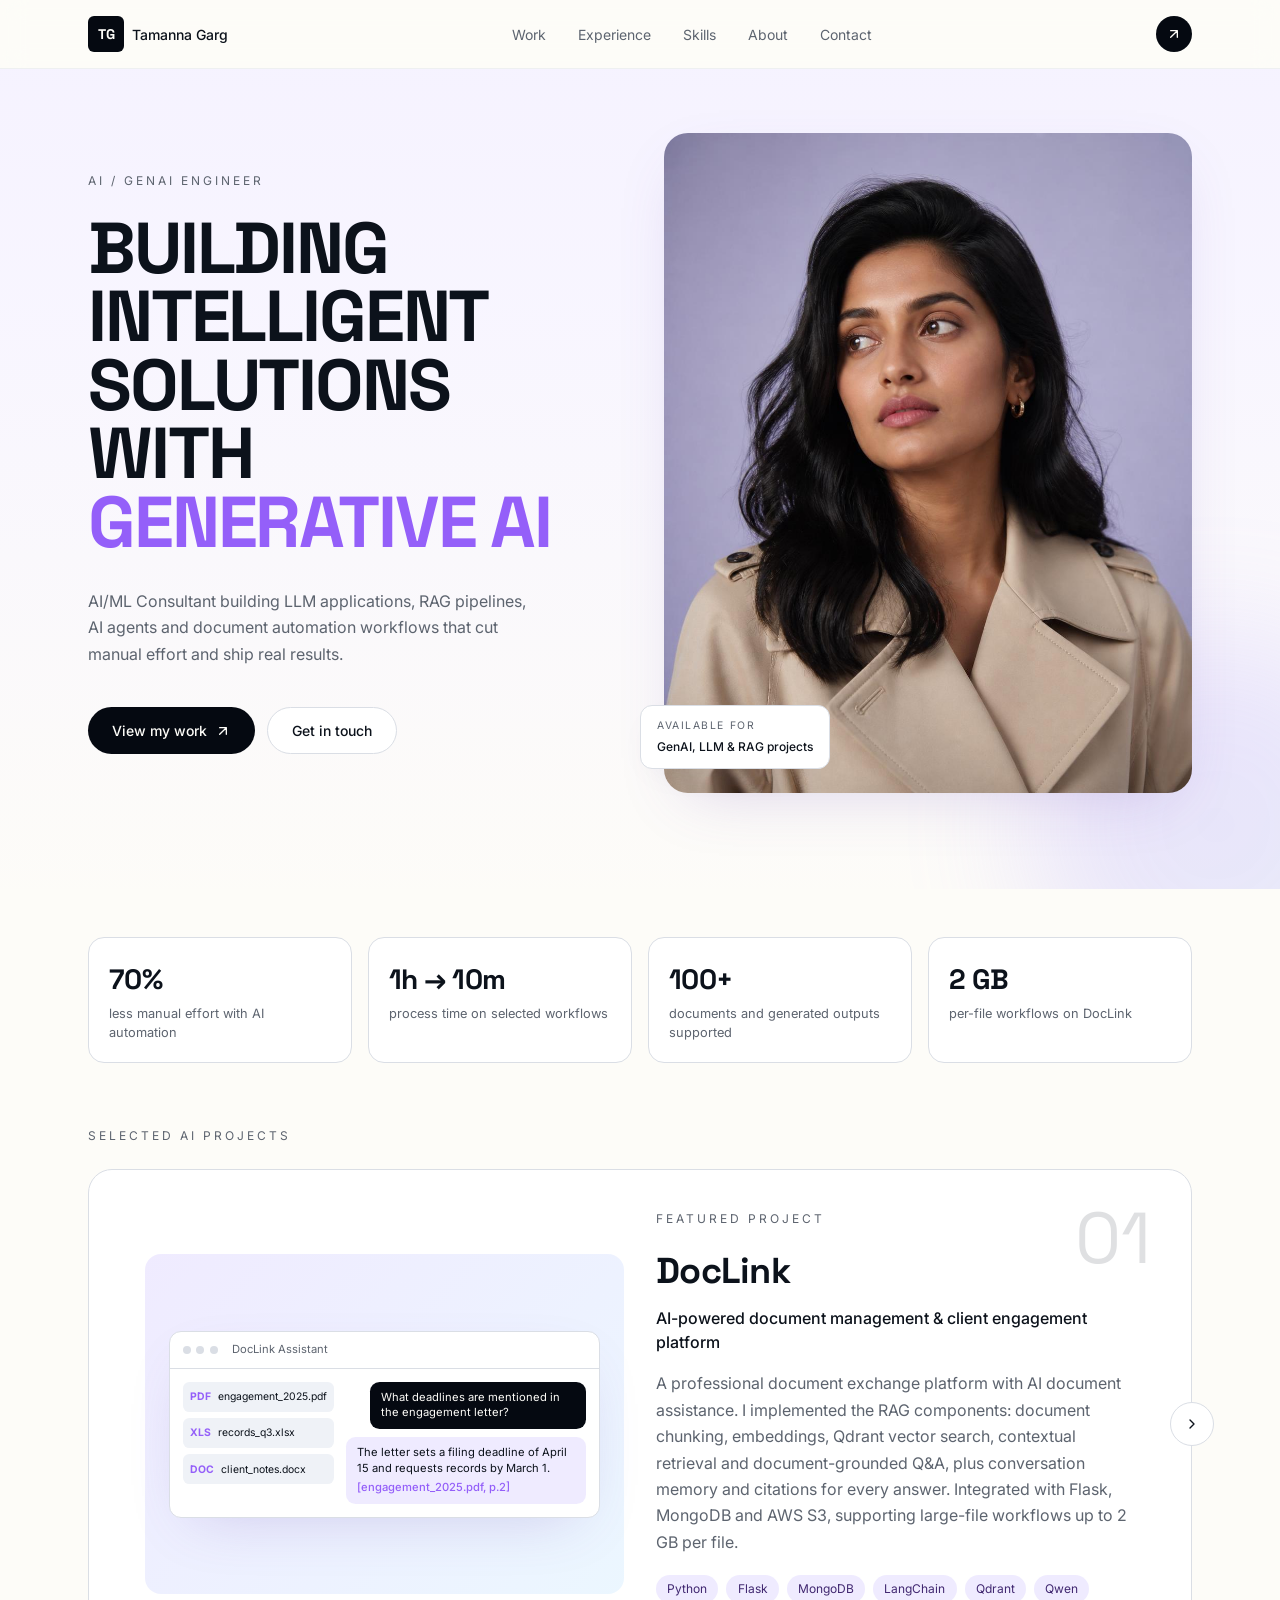
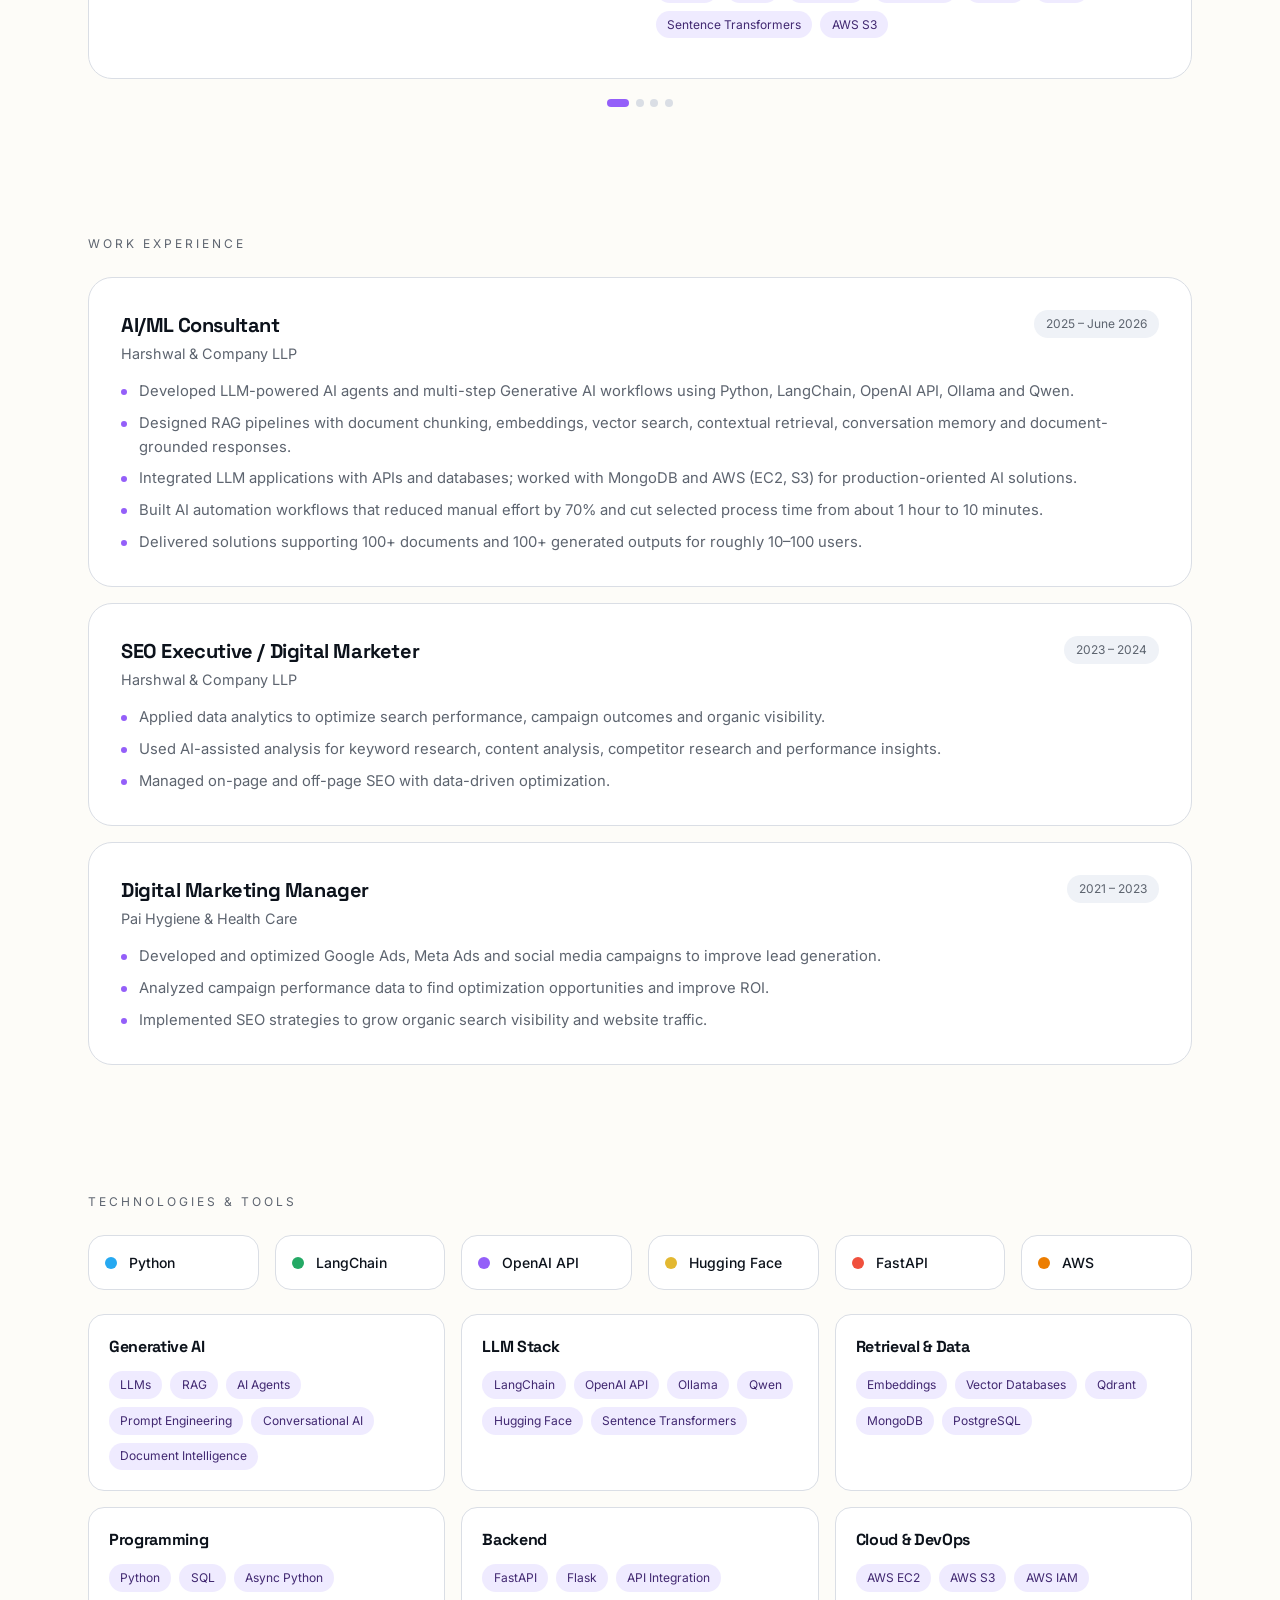
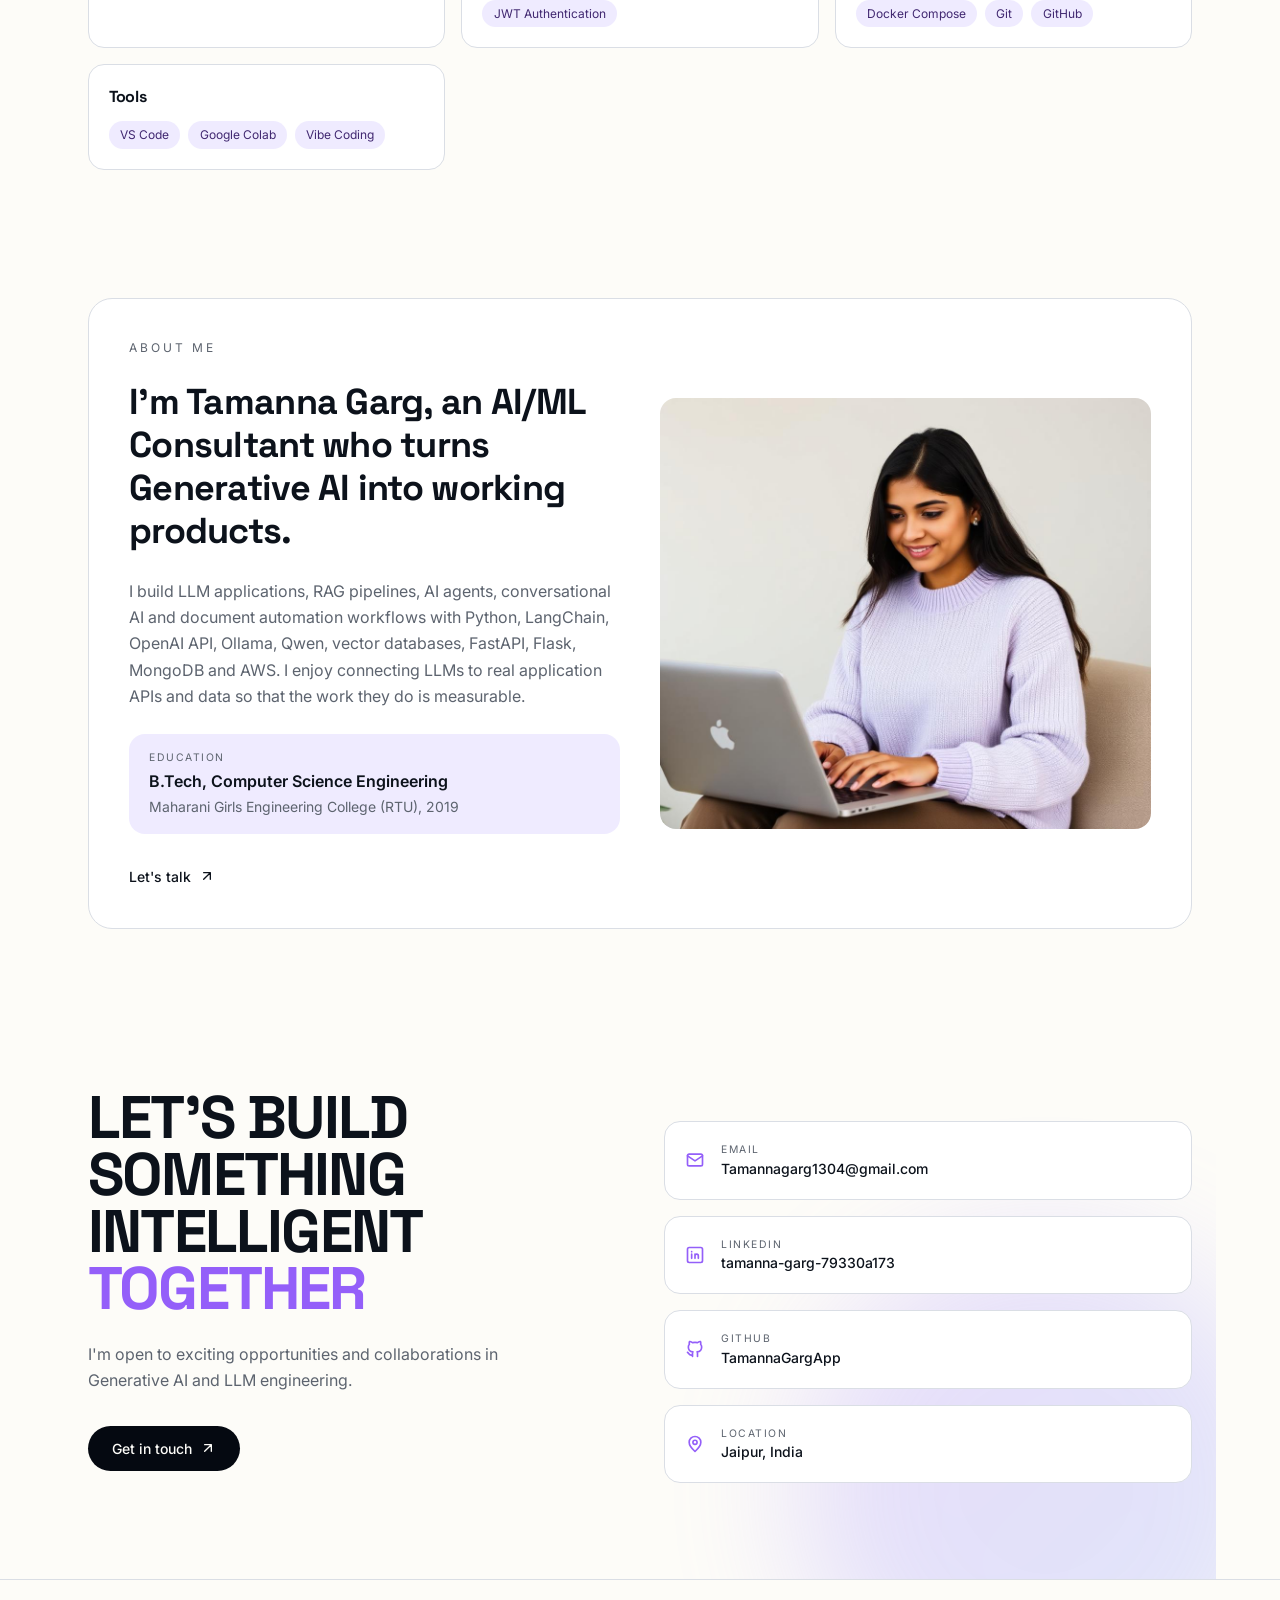
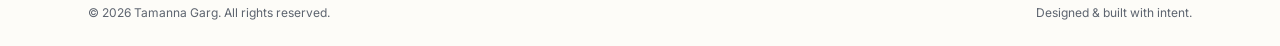
==== index.html @ bbea2268 "Initial Commit" ====
<!DOCTYPE html>
<html lang="en">
<head>
  <meta charset="UTF-8" />
  <meta name="viewport" content="width=device-width, initial-scale=1.0" />
  <title>Tamanna Garg | AI / GenAI Engineer</title>
  <meta name="description" content="Portfolio of Tamanna Garg, AI/ML Consultant building Generative AI and LLM applications, RAG pipelines, AI agents and document automation." />
  <meta name="author" content="Tamanna Garg" />
  <meta property="og:title" content="Tamanna Garg | AI / GenAI Engineer" />
  <meta property="og:description" content="Generative AI, LLM applications, RAG pipelines, AI agents and document automation." />
  <meta property="og:type" content="website" />
  <meta property="og:image" content="assets/hero-portrait.jpg" />
  <meta name="twitter:card" content="summary_large_image" />
  <link rel="icon" href="assets/favicon.svg" type="image/svg+xml" />
  <link rel="preconnect" href="https://fonts.googleapis.com" />
  <link rel="preconnect" href="https://fonts.gstatic.com" crossorigin />
  <link rel="stylesheet" href="https://fonts.googleapis.com/css2?family=Inter:wght@400;500;600&family=Space+Grotesk:wght@500;700&display=swap" />
  <link rel="stylesheet" href="css/style.css" />
</head>
<body>
  <!-- NAV -->
  <header class="site-header">
    <div class="container nav-row">
      <a href="#top" class="brand">
        <span class="brand-mark">TG</span>
        <span class="brand-name">Tamanna Garg</span>
      </a>
      <nav class="nav-links" id="nav-links" aria-label="Main">
        <a href="#work">Work</a>
        <a href="#experience">Experience</a>
        <a href="#skills">Skills</a>
        <a href="#about">About</a>
        <a href="#contact">Contact</a>
      </nav>
      <div class="nav-actions">
        <button class="menu-toggle" id="menu-toggle" aria-label="Open menu" aria-expanded="false" aria-controls="nav-links">
          <span></span><span></span><span></span>
        </button>
        <a href="#contact" class="icon-btn" aria-label="Contact">
          <svg class="icon" viewBox="0 0 24 24"><path d="M7 17 17 7M7 7h10v10"/></svg>
        </a>
      </div>
    </div>
  </header>

  <main>
    <!-- HERO -->
    <section id="top" class="hero">
      <div class="container hero-grid">
        <div class="reveal">
          <p class="eyebrow">AI / GenAI Engineer</p>
          <h1 class="display hero-title">
            BUILDING<br />INTELLIGENT<br />SOLUTIONS WITH<br />
            <span class="accent">GENERATIVE AI</span>
          </h1>
          <p class="lead">
            AI/ML Consultant building LLM applications, RAG pipelines, AI agents and document automation workflows that cut manual effort and ship real results.
          </p>
          <div class="hero-ctas">
            <a href="#work" class="btn btn-dark">
              View my work
              <svg class="icon" viewBox="0 0 24 24"><path d="M7 17 17 7M7 7h10v10"/></svg>
            </a>
            <a href="#contact" class="btn btn-ghost">Get in touch</a>
          </div>
        </div>
        <div class="hero-media reveal">
          <div class="hero-photo">
            <img src="assets/hero-portrait.jpg" alt="Tamanna Garg" width="1024" height="1280" />
          </div>
          <div class="floating-card">
            <p class="tiny-label">Available for</p>
            <p class="floating-text">GenAI, LLM &amp; RAG projects</p>
          </div>
        </div>
      </div>
      <div class="blob blob-hero"></div>
    </section>

    <!-- STATS -->
    <section class="container stats reveal" aria-label="Highlights">
      <div class="stat"><p class="stat-num">70%</p><p class="stat-label">less manual effort with AI automation</p></div>
      <div class="stat"><p class="stat-num">1h → 10m</p><p class="stat-label">process time on selected workflows</p></div>
      <div class="stat"><p class="stat-num">100+</p><p class="stat-label">documents and generated outputs supported</p></div>
      <div class="stat"><p class="stat-num">2 GB</p><p class="stat-label">per-file workflows on DocLink</p></div>
    </section>

    <!-- WORK -->
    <section id="work" class="container section">
      <p class="eyebrow">Selected AI projects</p>
      <div class="carousel reveal">
        <button class="carousel-btn carousel-prev" id="proj-prev" aria-label="Previous project">
          <svg class="icon" viewBox="0 0 24 24"><path d="M15 18 9 12l6-6"/></svg>
        </button>
        <button class="carousel-btn carousel-next" id="proj-next" aria-label="Next project">
          <svg class="icon" viewBox="0 0 24 24"><path d="m9 18 6-6-6-6"/></svg>
        </button>
      <div class="project-track" id="project-track" tabindex="0" aria-label="Projects, scroll sideways for more">

      <!-- Project 01 -->
      <article class="project-card">
        <div class="project-media order-2">
          <div class="visual visual-doclink" aria-hidden="true">
            <div class="vd-window">
              <div class="vd-bar"><i></i><i></i><i></i><span>DocLink Assistant</span></div>
              <div class="vd-body">
                <div class="vd-docs">
                  <div class="vd-doc"><b>PDF</b> engagement_2025.pdf</div>
                  <div class="vd-doc"><b>XLS</b> records_q3.xlsx</div>
                  <div class="vd-doc"><b>DOC</b> client_notes.docx</div>
                </div>
                <div class="vd-chat">
                  <div class="vd-msg vd-user">What deadlines are mentioned in the engagement letter?</div>
                  <div class="vd-msg vd-ai">The letter sets a filing deadline of April 15 and requests records by March 1. <span class="vd-cite">[engagement_2025.pdf, p.2]</span></div>
                </div>
              </div>
            </div>
          </div>
        </div>
        <div class="order-1">
          <p class="eyebrow">Featured project</p>
          <h2 class="project-title">DocLink</h2>
          <p class="project-sub">AI-powered document management &amp; client engagement platform</p>
          <p class="muted">
            A professional document exchange platform with AI document assistance. I implemented the RAG components: document chunking, embeddings, Qdrant vector search, contextual retrieval and document-grounded Q&amp;A, plus conversation memory and citations for every answer. Integrated with Flask, MongoDB and AWS S3, supporting large-file workflows up to 2 GB per file.
          </p>
          <ul class="tags">
            <li>Python</li><li>Flask</li><li>MongoDB</li><li>LangChain</li><li>Qdrant</li><li>Qwen</li><li>Sentence Transformers</li><li>AWS S3</li>
          </ul>
        </div>
        <span class="project-num">01</span>
      </article>

      <!-- Project 02 -->
      <article class="project-card">
        <div>
          <p class="eyebrow">AI automation</p>
          <h2 class="project-title">Engagement Letter &amp; Request for Records Generators</h2>
          <p class="muted">
            Multi-step AI automation workflows for tax-process document generation, from collecting the required files and information to producing the final documents. Integrated with application APIs and databases to automate repetitive document generation.
          </p>
          <ul class="tags">
            <li>Python</li><li>LLMs</li><li>OpenAI API</li><li>Prompt Engineering</li><li>API / DB Integration</li>
          </ul>
        </div>
        <div class="project-media">
          <div class="visual visual-flow" aria-hidden="true">
            <div class="flow-step"><span class="flow-dot">1</span>Collect files &amp; client info</div>
            <div class="flow-line"></div>
            <div class="flow-step"><span class="flow-dot">2</span>LLM extracts &amp; validates</div>
            <div class="flow-line"></div>
            <div class="flow-step"><span class="flow-dot">3</span>Generate letter / records request</div>
            <div class="flow-line"></div>
            <div class="flow-step flow-done"><span class="flow-dot">✓</span>Final document ready</div>
            <div class="flow-badge">~1 hour → 10 minutes</div>
          </div>
        </div>
        <span class="project-num">02</span>
      </article>

      <!-- Project 03 -->
      <article class="project-card">
        <div class="project-media order-2">
          <div class="media-wrap">
            <img src="assets/project-tts.jpg" alt="Text-to-Speech application" width="1200" height="700" loading="lazy" />
            <div class="media-chip">
              <svg class="icon icon-sm" viewBox="0 0 24 24"><path d="M7 4v16l13-8z"/></svg>
              Transforming text into natural, human-like speech
            </div>
          </div>
        </div>
        <div class="order-1">
          <p class="eyebrow">AI application</p>
          <h2 class="project-title">Text-to-Speech AI Application</h2>
          <p class="muted">
            An AI text-to-speech web application with a FastAPI backend and a Next.js frontend. MongoDB stores user accounts and audio-generation history, built on async Python.
          </p>
          <ul class="tags">
            <li>Python</li><li>FastAPI</li><li>Next.js</li><li>MongoDB</li><li>Async Python</li>
          </ul>
        </div>
        <span class="project-num">03</span>
      </article>

      <!-- Project 04 -->
      <article class="project-card">
        <div>
          <p class="eyebrow">Side project</p>
          <h2 class="project-title">Life Tech Journal</h2>
          <p class="muted">
            An AI-enhanced blogging platform with an intelligent admin portal. Built with Llama LLM and Nomic-Embed-Text for content generation, semantic search and recommendations.
          </p>
          <ul class="tags">
            <li>Llama</li><li>Nomic Embed</li><li>Semantic Search</li>
          </ul>
        </div>
        <div class="project-media">
          <img src="assets/project-life-tech.jpg" alt="Life Tech Journal" width="1200" height="800" loading="lazy" />
        </div>
        <span class="project-num">04</span>
      </article>
      </div>
      </div>
      <div class="carousel-dots" id="project-dots" aria-hidden="true"></div>
    </section>

    <!-- EXPERIENCE -->
    <section id="experience" class="container section">
      <p class="eyebrow">Work experience</p>
      <div class="timeline">
        <article class="job reveal">
          <div class="job-head">
            <div>
              <h3 class="job-role">AI/ML Consultant</h3>
              <p class="job-company">Harshwal &amp; Company LLP</p>
            </div>
            <span class="job-date">2025 – June 2026</span>
          </div>
          <ul class="job-points">
            <li>Developed LLM-powered AI agents and multi-step Generative AI workflows using Python, LangChain, OpenAI API, Ollama and Qwen.</li>
            <li>Designed RAG pipelines with document chunking, embeddings, vector search, contextual retrieval, conversation memory and document-grounded responses.</li>
            <li>Integrated LLM applications with APIs and databases; worked with MongoDB and AWS (EC2, S3) for production-oriented AI solutions.</li>
            <li>Built AI automation workflows that reduced manual effort by 70% and cut selected process time from about 1 hour to 10 minutes.</li>
            <li>Delivered solutions supporting 100+ documents and 100+ generated outputs for roughly 10–100 users.</li>
          </ul>
        </article>
        <article class="job reveal">
          <div class="job-head">
            <div>
              <h3 class="job-role">SEO Executive / Digital Marketer</h3>
              <p class="job-company">Harshwal &amp; Company LLP</p>
            </div>
            <span class="job-date">2023 – 2024</span>
          </div>
          <ul class="job-points">
            <li>Applied data analytics to optimize search performance, campaign outcomes and organic visibility.</li>
            <li>Used AI-assisted analysis for keyword research, content analysis, competitor research and performance insights.</li>
            <li>Managed on-page and off-page SEO with data-driven optimization.</li>
          </ul>
        </article>
        <article class="job reveal">
          <div class="job-head">
            <div>
              <h3 class="job-role">Digital Marketing Manager</h3>
              <p class="job-company">Pai Hygiene &amp; Health Care</p>
            </div>
            <span class="job-date">2021 – 2023</span>
          </div>
          <ul class="job-points">
            <li>Developed and optimized Google Ads, Meta Ads and social media campaigns to improve lead generation.</li>
            <li>Analyzed campaign performance data to find optimization opportunities and improve ROI.</li>
            <li>Implemented SEO strategies to grow organic search visibility and website traffic.</li>
          </ul>
        </article>
      </div>
    </section>

    <!-- SKILLS -->
    <section id="skills" class="container section">
      <p class="eyebrow">Technologies &amp; tools</p>
      <div class="skill-chips reveal">
        <div class="chip"><span class="dot" style="background:oklch(0.7 0.15 240)"></span>Python</div>
        <div class="chip"><span class="dot" style="background:oklch(0.65 0.15 155)"></span>LangChain</div>
        <div class="chip"><span class="dot" style="background:oklch(0.62 0.22 295)"></span>OpenAI API</div>
        <div class="chip"><span class="dot" style="background:oklch(0.8 0.15 90)"></span>Hugging Face</div>
        <div class="chip"><span class="dot" style="background:oklch(0.65 0.2 30)"></span>FastAPI</div>
        <div class="chip"><span class="dot" style="background:oklch(0.7 0.18 60)"></span>AWS</div>
      </div>

      <div class="skill-groups">
        <div class="skill-group reveal">
          <h3>Generative AI</h3>
          <ul class="tags"><li>LLMs</li><li>RAG</li><li>AI Agents</li><li>Prompt Engineering</li><li>Conversational AI</li><li>Document Intelligence</li></ul>
        </div>
        <div class="skill-group reveal">
          <h3>LLM Stack</h3>
          <ul class="tags"><li>LangChain</li><li>OpenAI API</li><li>Ollama</li><li>Qwen</li><li>Hugging Face</li><li>Sentence Transformers</li></ul>
        </div>
        <div class="skill-group reveal">
          <h3>Retrieval &amp; Data</h3>
          <ul class="tags"><li>Embeddings</li><li>Vector Databases</li><li>Qdrant</li><li>MongoDB</li><li>PostgreSQL</li></ul>
        </div>
        <div class="skill-group reveal">
          <h3>Programming</h3>
          <ul class="tags"><li>Python</li><li>SQL</li><li>Async Python</li></ul>
        </div>
        <div class="skill-group reveal">
          <h3>Backend</h3>
          <ul class="tags"><li>FastAPI</li><li>Flask</li><li>API Integration</li><li>JWT Authentication</li></ul>
        </div>
        <div class="skill-group reveal">
          <h3>Cloud &amp; DevOps</h3>
          <ul class="tags"><li>AWS EC2</li><li>AWS S3</li><li>AWS IAM</li><li>Docker Compose</li><li>Git</li><li>GitHub</li></ul>
        </div>
        <div class="skill-group reveal">
          <h3>Tools</h3>
          <ul class="tags"><li>VS Code</li><li>Google Colab</li><li>Vibe Coding</li></ul>
        </div>
      </div>
    </section>

    <!-- ABOUT -->
    <section id="about" class="container section">
      <div class="about-card reveal">
        <div>
          <p class="eyebrow">About me</p>
          <h2 class="about-title">I'm Tamanna Garg, an AI/ML Consultant who turns Generative AI into working products.</h2>
          <p class="muted">
            I build LLM applications, RAG pipelines, AI agents, conversational AI and document automation workflows with Python, LangChain, OpenAI API, Ollama, Qwen, vector databases, FastAPI, Flask, MongoDB and AWS. I enjoy connecting LLMs to real application APIs and data so that the work they do is measurable.
          </p>
          <div class="edu">
            <p class="tiny-label">Education</p>
            <p class="edu-title">B.Tech, Computer Science Engineering</p>
            <p class="muted small">Maharani Girls Engineering College (RTU), 2019</p>
          </div>
          <a href="#contact" class="link-arrow">
            Let's talk
            <svg class="icon" viewBox="0 0 24 24"><path d="M7 17 17 7M7 7h10v10"/></svg>
          </a>
        </div>
        <div class="about-photo">
          <img src="assets/about-photo.jpg" alt="Tamanna working on a laptop" width="1024" height="900" loading="lazy" />
        </div>
      </div>
    </section>

    <!-- CONTACT -->
    <section id="contact" class="container section contact">
      <div class="contact-grid">
        <div class="reveal">
          <h2 class="display contact-title">
            LET'S BUILD SOMETHING<br />
            INTELLIGENT <span class="accent">TOGETHER</span>
          </h2>
          <p class="lead">I'm open to exciting opportunities and collaborations in Generative AI and LLM engineering.</p>
          <a href="mailto:Tamannagarg1304@gmail.com" class="btn btn-dark">
            Get in touch
            <svg class="icon" viewBox="0 0 24 24"><path d="M7 17 17 7M7 7h10v10"/></svg>
          </a>
        </div>
        <div class="contact-links reveal">
          <a href="mailto:Tamannagarg1304@gmail.com" class="contact-card">
            <svg class="icon icon-accent" viewBox="0 0 24 24"><rect x="3" y="5" width="18" height="14" rx="2"/><path d="m3 7 9 6 9-6"/></svg>
            <div><p class="tiny-label">Email</p><p class="contact-value">Tamannagarg1304@gmail.com</p></div>
          </a>
          <a href="https://www.linkedin.com/in/tamanna-garg-79330a173" target="_blank" rel="noopener" class="contact-card">
            <svg class="icon icon-accent" viewBox="0 0 24 24"><rect x="3" y="3" width="18" height="18" rx="2"/><path d="M8 11v5M8 8v.01M12 16v-5M16 16v-3a2 2 0 0 0-4 0"/></svg>
            <div><p class="tiny-label">LinkedIn</p><p class="contact-value">tamanna-garg-79330a173</p></div>
          </a>
          <a href="https://github.com/TamannaGargApp" target="_blank" rel="noopener" class="contact-card">
            <svg class="icon icon-accent" viewBox="0 0 24 24"><path d="M9 19c-4.3 1.4-4.3-2.5-6-3m12 5v-3.5c0-1 .1-1.4-.5-2 2.8-.3 5.5-1.4 5.5-6a4.6 4.6 0 0 0-1.3-3.2 4.2 4.2 0 0 0-.1-3.2s-1.1-.3-3.5 1.3a12.3 12.3 0 0 0-6.2 0C6.5 2.8 5.4 3.1 5.4 3.1a4.2 4.2 0 0 0-.1 3.2A4.6 4.6 0 0 0 4 9.5c0 4.6 2.7 5.7 5.5 6-.6.6-.6 1.2-.5 2V21"/></svg>
            <div><p class="tiny-label">GitHub</p><p class="contact-value">TamannaGargApp</p></div>
          </a>
          <div class="contact-card static">
            <svg class="icon icon-accent" viewBox="0 0 24 24"><path d="M12 21s-7-6.2-7-11a7 7 0 0 1 14 0c0 4.8-7 11-7 11z"/><circle cx="12" cy="10" r="2.5"/></svg>
            <div><p class="tiny-label">Location</p><p class="contact-value">Jaipur, India</p></div>
          </div>
        </div>
      </div>
      <div class="blob blob-contact"></div>
    </section>
  </main>

  <!-- FOOTER -->
  <footer class="site-footer">
    <div class="container footer-row">
      <p>© <span id="year">2026</span> Tamanna Garg. All rights reserved.</p>
      <p>Designed &amp; built with intent.</p>
    </div>
  </footer>

  <script src="js/main.js"></script>
</body>
</html>
---- css/style.css ----
/* ===== Design tokens (same palette as the original Tailwind theme) ===== */
:root {
  --radius: 0.75rem;
  --background: oklch(0.99 0.005 90);
  --foreground: oklch(0.18 0.02 260);
  --ink: oklch(0.14 0.02 260);
  --card: oklch(1 0 0);
  --primary-foreground: oklch(0.99 0.005 90);
  --muted: oklch(0.96 0.008 260);
  --muted-foreground: oklch(0.5 0.02 260);
  --accent: oklch(0.62 0.22 295);
  --lavender: oklch(0.88 0.06 295);
  --lavender-soft: oklch(0.95 0.03 295);
  --mint: oklch(0.93 0.06 155);
  --border: oklch(0.9 0.01 260);
  --gradient-hero: linear-gradient(180deg, oklch(0.97 0.02 295) 0%, oklch(0.99 0.005 90) 100%);
  --gradient-accent: linear-gradient(135deg, oklch(0.7 0.2 295), oklch(0.75 0.18 270));
  --shadow-soft: 0 20px 60px -25px oklch(0.5 0.15 295 / 0.25);
  --shadow-card: 0 10px 40px -20px oklch(0.3 0.05 260 / 0.15);
  --font-display: "Space Grotesk", ui-sans-serif, system-ui, sans-serif;
  --font-sans: "Inter", ui-sans-serif, system-ui, sans-serif;
}

/* ===== Base ===== */
*, *::before, *::after { box-sizing: border-box; border-color: var(--border); }
html { scroll-behavior: smooth; scroll-padding-top: 72px; }
body {
  margin: 0;
  background: var(--background);
  color: var(--foreground);
  font-family: var(--font-sans);
  line-height: 1.5;
  -webkit-font-smoothing: antialiased;
  overflow-x: hidden;
}
h1, h2, h3, h4 { font-family: var(--font-display); letter-spacing: -0.02em; margin: 0; }
p { margin: 0; }
img { display: block; max-width: 100%; height: auto; }
a { color: inherit; text-decoration: none; }
ul { margin: 0; padding: 0; list-style: none; }

.container { max-width: 72rem; margin: 0 auto; padding-left: 1.5rem; padding-right: 1.5rem; }
.section { padding-top: 4rem; padding-bottom: 4rem; }
.stack > * + * { margin-top: 2rem; }

.display { font-family: var(--font-display); font-weight: 700; letter-spacing: -0.03em; line-height: 0.95; }
.accent { color: var(--accent); }
.eyebrow { font-size: 0.75rem; letter-spacing: 0.25em; text-transform: uppercase; color: var(--muted-foreground); margin-bottom: 1.5rem; }
.muted { color: var(--muted-foreground); line-height: 1.65; }
.small { font-size: 0.875rem; }
.lead { margin-top: 2rem; color: var(--muted-foreground); max-width: 28rem; line-height: 1.65; }
.tiny-label { font-size: 0.65rem; letter-spacing: 0.15em; text-transform: uppercase; color: var(--muted-foreground); }

.icon { width: 1rem; height: 1rem; fill: none; stroke: currentColor; stroke-width: 2; stroke-linecap: round; stroke-linejoin: round; flex-shrink: 0; }
.icon-sm { width: 0.75rem; height: 0.75rem; }
.icon-accent { width: 1.25rem; height: 1.25rem; color: var(--accent); }

/* ===== Buttons ===== */
.btn {
  display: inline-flex; align-items: center; gap: 0.5rem;
  border-radius: 999px; padding: 0.75rem 1.5rem;
  font-size: 0.875rem; font-weight: 500;
  transition: opacity .2s, background .2s;
}
.btn-dark { background: var(--ink); color: var(--primary-foreground); }
.btn-dark:hover { opacity: 0.9; }
.btn-ghost { border: 1px solid var(--border); background: var(--card); }
.btn-ghost:hover { background: var(--muted); }
.icon-btn {
  display: inline-flex; align-items: center; justify-content: center;
  width: 2.25rem; height: 2.25rem; border-radius: 999px;
  background: var(--ink); color: var(--primary-foreground);
}
.link-arrow { margin-top: 2rem; display: inline-flex; align-items: center; gap: 0.5rem; font-size: 0.875rem; font-weight: 500; }
.link-arrow:hover { color: var(--accent); }

/* ===== Header ===== */
.site-header {
  position: sticky; top: 0; z-index: 40;
  backdrop-filter: blur(12px); -webkit-backdrop-filter: blur(12px);
  background: oklch(0.99 0.005 90 / 0.7);
  border-bottom: 1px solid oklch(0.9 0.01 260 / 0.4);
}
.nav-row { display: flex; align-items: center; justify-content: space-between; padding-top: 1rem; padding-bottom: 1rem; }
.brand { display: flex; align-items: center; gap: 0.5rem; }
.brand-mark {
  display: inline-flex; align-items: center; justify-content: center;
  width: 2.25rem; height: 2.25rem; border-radius: 0.375rem;
  background: var(--ink); color: var(--primary-foreground);
  font-family: var(--font-display); font-weight: 700; font-size: 0.875rem;
}
.brand-name { font-size: 0.875rem; font-weight: 500; }
.nav-links { display: flex; align-items: center; gap: 2rem; font-size: 0.875rem; }
.nav-links a { color: var(--muted-foreground); transition: color .2s; }
.nav-links a:hover, .nav-links a.active { color: var(--foreground); }
.nav-actions { display: flex; align-items: center; gap: 0.5rem; }
.menu-toggle {
  display: none; width: 2.25rem; height: 2.25rem; border: 1px solid var(--border);
  border-radius: 999px; background: var(--card); cursor: pointer;
  flex-direction: column; align-items: center; justify-content: center; gap: 3px;
}
.menu-toggle span { display: block; width: 14px; height: 1.5px; background: var(--foreground); transition: transform .2s, opacity .2s; }
.menu-toggle[aria-expanded="true"] span:nth-child(1) { transform: translateY(4.5px) rotate(45deg); }
.menu-toggle[aria-expanded="true"] span:nth-child(2) { opacity: 0; }
.menu-toggle[aria-expanded="true"] span:nth-child(3) { transform: translateY(-4.5px) rotate(-45deg); }

/* ===== Hero ===== */
.hero { position: relative; overflow: hidden; background: var(--gradient-hero); }
.hero-grid { display: grid; gap: 3rem; align-items: center; padding-top: 4rem; padding-bottom: 6rem; position: relative; z-index: 1; }
.hero-title { font-size: 3rem; }
.hero-ctas { margin-top: 2.5rem; display: flex; flex-wrap: wrap; gap: 0.75rem; }
.hero-media { position: relative; }
.hero-photo { border-radius: 1.5rem; overflow: hidden; box-shadow: var(--shadow-soft); }
.hero-photo img { width: 100%; object-fit: cover; }
.floating-card {
  position: absolute; bottom: -1rem; left: -1rem; max-width: 190px;
  background: var(--card); border: 1px solid var(--border); border-radius: 0.75rem;
  padding: 0.75rem 1rem; box-shadow: var(--shadow-card);
}
.floating-text { font-size: 0.75rem; font-weight: 500; margin-top: 0.25rem; }
.blob { position: absolute; border-radius: 999px; background: var(--gradient-accent); filter: blur(64px); pointer-events: none; }
.blob-hero { width: 24rem; height: 24rem; right: -8rem; bottom: -8rem; opacity: 0.2; }
.blob-contact { width: 500px; height: 500px; right: -5rem; bottom: -10rem; opacity: 0.25; z-index: 0; }

/* ===== Stats ===== */
.stats { display: grid; grid-template-columns: repeat(2, 1fr); gap: 1rem; padding-top: 3rem; }
.stat { border: 1px solid var(--border); background: var(--card); border-radius: 1rem; padding: 1.25rem; }
.stat-num { font-family: var(--font-display); font-weight: 700; font-size: 1.75rem; letter-spacing: -0.02em; }
.stat-label { margin-top: 0.25rem; font-size: 0.8rem; color: var(--muted-foreground); }

/* ===== Projects ===== */
.project-card {
  position: relative; overflow: hidden;
  border: 1px solid var(--border); background: var(--card); border-radius: 1.5rem;
  padding: 1.5rem; display: grid; gap: 2rem; align-items: center;
}
.project-card > div { position: relative; z-index: 1; }
.project-media img { border-radius: 1rem; width: 100%; }
.project-title { margin-top: -0.5rem; font-weight: 700; font-size: 1.875rem; padding-right: 4rem; }
.project-sub { margin-top: 0.5rem; font-weight: 500; }
.project-card .muted { margin-top: 1rem; }
.project-num {
  position: absolute; top: 1.5rem; right: 1.5rem;
  font-family: var(--font-display); font-size: 3.75rem; line-height: 1;
  color: oklch(0.5 0.02 260 / 0.2);
}
.tags { margin-top: 1.25rem; display: flex; flex-wrap: wrap; gap: 0.5rem; }
.tags li { font-size: 0.75rem; padding: 0.3rem 0.7rem; border-radius: 999px; background: var(--lavender-soft); color: oklch(0.35 0.12 295); }
.order-1 { order: 1; }
.order-2 { order: 2; }
.media-wrap { position: relative; }
.media-chip {
  position: absolute; bottom: 1rem; right: 1rem; left: 1rem; width: fit-content; margin-left: auto;
  display: flex; align-items: center; gap: 0.5rem;
  background: var(--card); border: 1px solid var(--border); border-radius: 0.75rem;
  padding: 0.5rem 0.75rem; font-size: 0.75rem; box-shadow: var(--shadow-card);
}

/* Illustrated project visuals (no image needed) */
.visual { border-radius: 1rem; padding: 1.5rem; min-height: 280px; }
.visual-doclink { background: linear-gradient(135deg, var(--lavender-soft), oklch(0.97 0.02 250)); display: flex; align-items: center; }
.vd-window { width: 100%; background: var(--card); border-radius: 0.75rem; box-shadow: var(--shadow-soft); overflow: hidden; border: 1px solid var(--border); }
.vd-bar { display: flex; align-items: center; gap: 0.35rem; padding: 0.6rem 0.8rem; border-bottom: 1px solid var(--border); font-size: 0.7rem; color: var(--muted-foreground); }
.vd-bar i { width: 8px; height: 8px; border-radius: 50%; background: var(--border); }
.vd-bar span { margin-left: 0.5rem; }
.vd-body { display: grid; grid-template-columns: 1fr 1.6fr; gap: 0.75rem; padding: 0.8rem; }
.vd-docs { display: flex; flex-direction: column; gap: 0.4rem; }
.vd-doc { font-size: 0.65rem; padding: 0.45rem; border-radius: 0.4rem; background: var(--muted); overflow: hidden; text-overflow: ellipsis; white-space: nowrap; }
.vd-doc b { color: var(--accent); margin-right: 0.25rem; }
.vd-chat { display: flex; flex-direction: column; gap: 0.5rem; }
.vd-msg { font-size: 0.7rem; padding: 0.5rem 0.65rem; border-radius: 0.6rem; line-height: 1.4; }
.vd-user { align-self: flex-end; background: var(--ink); color: var(--primary-foreground); max-width: 90%; }
.vd-ai { background: var(--lavender-soft); }
.vd-cite { display: inline-block; margin-top: 0.25rem; color: var(--accent); font-weight: 500; }

.visual-flow { background: linear-gradient(135deg, var(--mint), oklch(0.97 0.03 170)); display: flex; flex-direction: column; justify-content: center; position: relative; }
.flow-step { display: flex; align-items: center; gap: 0.75rem; background: var(--card); border: 1px solid var(--border); border-radius: 0.75rem; padding: 0.65rem 0.9rem; font-size: 0.8rem; font-weight: 500; box-shadow: var(--shadow-card); }
.flow-dot { display: inline-flex; align-items: center; justify-content: center; width: 1.5rem; height: 1.5rem; border-radius: 50%; background: var(--ink); color: var(--primary-foreground); font-size: 0.7rem; flex-shrink: 0; }
.flow-done .flow-dot { background: oklch(0.6 0.15 155); }
.flow-line { width: 2px; height: 0.9rem; background: oklch(0.6 0.08 155 / 0.5); margin-left: 1.6rem; }
.flow-badge { align-self: flex-end; margin-top: 1rem; font-size: 0.7rem; font-weight: 600; padding: 0.35rem 0.75rem; border-radius: 999px; background: var(--ink); color: var(--primary-foreground); }

/* ===== Projects carousel (one project at a time) ===== */
.carousel { position: relative; }
.carousel-btn {
  position: absolute; z-index: 5; top: 50%; transform: translateY(-50%);
  display: inline-flex; align-items: center; justify-content: center;
  width: 2.75rem; height: 2.75rem; border-radius: 999px; cursor: pointer;
  border: 1px solid var(--border); background: var(--card); color: var(--foreground);
  box-shadow: var(--shadow-card);
  transition: background .2s, color .2s, opacity .2s;
}
.carousel-prev { left: -0.75rem; }
.carousel-next { right: -0.75rem; }
.carousel-btn:disabled { opacity: 0; pointer-events: none; }
@media (hover: hover) {
  .carousel-btn:hover:not(:disabled) { background: var(--ink); color: var(--primary-foreground); }
}
.project-track {
  display: flex; overflow-x: auto; overscroll-behavior-x: contain;
  scroll-snap-type: x mandatory; scroll-behavior: smooth;
  scrollbar-width: none;
}
.project-track::-webkit-scrollbar { display: none; }
.project-track:focus-visible { outline: 2px solid var(--accent); outline-offset: 4px; border-radius: 1.5rem; }
.project-track .project-card { flex: 0 0 100%; scroll-snap-align: start; }
.carousel-dots { display: flex; justify-content: center; gap: 0.4rem; margin-top: 1.25rem; }
.carousel-dots button { width: 8px; height: 8px; padding: 0; border: 0; border-radius: 999px; background: var(--border); cursor: pointer; transition: width .25s, background .25s; }
.carousel-dots button.active { width: 22px; background: var(--accent); }
@media (max-width: 767px) {
  /* image on top, arrows centred on the image */
  .project-track .project-card > div { order: 1; }
  .project-track .project-card > .project-media { order: 0; }
  .project-track .project-media img, .project-track .visual { height: 220px; width: 100%; object-fit: cover; min-height: 0; overflow: hidden; }
  .project-track .visual { padding: 1rem; }
  .project-track .visual-flow { justify-content: flex-start; }
  .project-track .visual-doclink { align-items: flex-start; }
  .project-track .flow-step { padding: 0.35rem 0.65rem; font-size: 0.7rem; }
  .project-track .flow-line { height: 0.45rem; }
  .project-track .flow-badge { margin-top: 0.5rem; }
  .project-track .project-num { top: auto; bottom: 1rem; right: 1.25rem; font-size: 3rem; }
  .project-track .project-title { padding-right: 0; }
  .carousel-btn { top: calc(1.5rem + 110px); width: 2.5rem; height: 2.5rem; }
  .carousel-prev { left: -0.5rem; }
  .carousel-next { right: -0.5rem; }
}
@media (min-width: 768px) {
  .project-track .project-card { padding: 2.5rem 3.5rem; }
  .project-track .project-media img, .project-track .visual { height: 340px; width: 100%; object-fit: cover; }
  .carousel-prev { left: -1.375rem; }
  .carousel-next { right: -1.375rem; }
}

/* ===== Experience ===== */
.timeline { display: flex; flex-direction: column; gap: 1rem; }
.job { border: 1px solid var(--border); background: var(--card); border-radius: 1.5rem; padding: 1.5rem; }
.job-head { display: flex; flex-wrap: wrap; justify-content: space-between; gap: 0.5rem 1rem; align-items: flex-start; }
.job-role { font-size: 1.25rem; font-weight: 700; }
.job-company { color: var(--muted-foreground); font-size: 0.9rem; margin-top: 0.15rem; }
.job-date { font-size: 0.75rem; padding: 0.3rem 0.75rem; border-radius: 999px; background: var(--muted); color: var(--muted-foreground); white-space: nowrap; }
.job-points { margin-top: 1rem; display: flex; flex-direction: column; gap: 0.5rem; }
.job-points li { position: relative; padding-left: 1.1rem; color: var(--muted-foreground); font-size: 0.925rem; line-height: 1.6; }
.job-points li::before { content: ""; position: absolute; left: 0; top: 0.6em; width: 6px; height: 6px; border-radius: 50%; background: var(--accent); }

/* ===== Skills ===== */
.skill-chips { display: grid; grid-template-columns: repeat(2, 1fr); gap: 1rem; }
.chip { display: flex; align-items: center; gap: 0.75rem; border: 1px solid var(--border); background: var(--card); border-radius: 1rem; padding: 1rem; font-size: 0.875rem; font-weight: 500; }
.dot { width: 0.75rem; height: 0.75rem; border-radius: 999px; flex-shrink: 0; }
.skill-groups { margin-top: 1.5rem; display: grid; gap: 1rem; }
.skill-group { border: 1px solid var(--border); background: var(--card); border-radius: 1rem; padding: 1.25rem; }
.skill-group h3 { font-size: 1rem; font-weight: 700; }
.skill-group .tags { margin-top: 0.75rem; }

/* ===== About ===== */
.about-card { border: 1px solid var(--border); background: var(--card); border-radius: 1.5rem; padding: 1.5rem; display: grid; gap: 2.5rem; align-items: center; }
.about-title { font-weight: 700; font-size: 1.875rem; line-height: 1.2; }
.about-card .muted { margin-top: 1.5rem; }
.about-photo { border-radius: 1rem; overflow: hidden; }
.about-photo img { width: 100%; object-fit: cover; }
.edu { margin-top: 1.5rem; padding: 1rem 1.25rem; border-radius: 1rem; background: var(--lavender-soft); }
.edu-title { font-weight: 600; margin-top: 0.25rem; }
.edu .muted { margin-top: 0.1rem; }

/* ===== Contact ===== */
.contact { position: relative; overflow: hidden; padding-top: 6rem; padding-bottom: 6rem; }
.contact-grid { display: grid; gap: 3rem; align-items: start; position: relative; z-index: 1; }
.contact-title { font-size: 2.75rem; }
.contact .lead { margin-top: 1.5rem; margin-bottom: 2rem; }
.contact-links { display: flex; flex-direction: column; gap: 1rem; }
.contact-card { display: flex; align-items: center; gap: 1rem; border: 1px solid var(--border); background: var(--card); border-radius: 1rem; padding: 1.25rem; transition: box-shadow .2s; min-width: 0; }
.contact-card:not(.static):hover { box-shadow: var(--shadow-card); }
.contact-card > div { min-width: 0; }
.contact-value { font-size: 0.875rem; font-weight: 500; overflow-wrap: anywhere; }

/* ===== Footer ===== */
.site-footer { border-top: 1px solid var(--border); }
.footer-row { display: flex; flex-direction: column; align-items: center; justify-content: space-between; gap: 0.5rem; padding-top: 1.5rem; padding-bottom: 1.5rem; font-size: 0.75rem; color: var(--muted-foreground); }

/* ===== Reveal on scroll ===== */
.js .reveal { opacity: 0; transform: translateY(16px); transition: opacity .6s ease, transform .6s ease; }
.js .reveal.visible { opacity: 1; transform: none; }
@media (prefers-reduced-motion: reduce) {
  html { scroll-behavior: auto; }
  .js .reveal { opacity: 1; transform: none; transition: none; }
}

/* ===== Responsive ===== */
@media (max-width: 767px) {
  .menu-toggle { display: inline-flex; }
  .brand-name { display: none; }
  .nav-links {
    display: none; position: absolute; top: 100%; left: 0; right: 0;
    flex-direction: column; align-items: stretch; gap: 0;
    background: var(--background); border-bottom: 1px solid var(--border);
    padding: 0.5rem 1.5rem 1rem;
  }
  .nav-links.open { display: flex; }
  .nav-links a { padding: 0.75rem 0; border-bottom: 1px solid oklch(0.9 0.01 260 / 0.5); }
  .nav-links a:last-child { border-bottom: 0; }
  .vd-body { grid-template-columns: 1fr; }
  .vd-docs { flex-direction: row; overflow: hidden; }
  .vd-doc { flex: 1; min-width: 0; }
}
@media (min-width: 640px) {
  .brand-name { display: inline; }
  .stats { grid-template-columns: repeat(4, 1fr); }
  .skill-chips { grid-template-columns: repeat(3, 1fr); }
  .skill-groups { grid-template-columns: repeat(2, 1fr); }
  .footer-row { flex-direction: row; }
}
@media (min-width: 768px) {
  .hero-grid, .project-card, .about-card, .contact-grid { grid-template-columns: 1fr 1fr; }
  .hero-title { font-size: 3.75rem; }
  .floating-card { bottom: 1.5rem; left: -1.5rem; }
  .project-card, .about-card { padding: 2.5rem; }
  .project-title, .about-title { font-size: 2.25rem; }
  .project-num { top: 2rem; right: 2.5rem; font-size: 4.5rem; }
  .order-1 { order: 2; }
  .order-2 { order: 1; }
  .skill-chips { grid-template-columns: repeat(6, 1fr); }
  .skill-groups { grid-template-columns: repeat(3, 1fr); }
  .contact-title { font-size: 3.75rem; }
  .contact-links { padding-top: 2rem; }
  .job { padding: 2rem; }
}
@media (min-width: 1024px) {
  .hero-title { font-size: 4.5rem; }
}
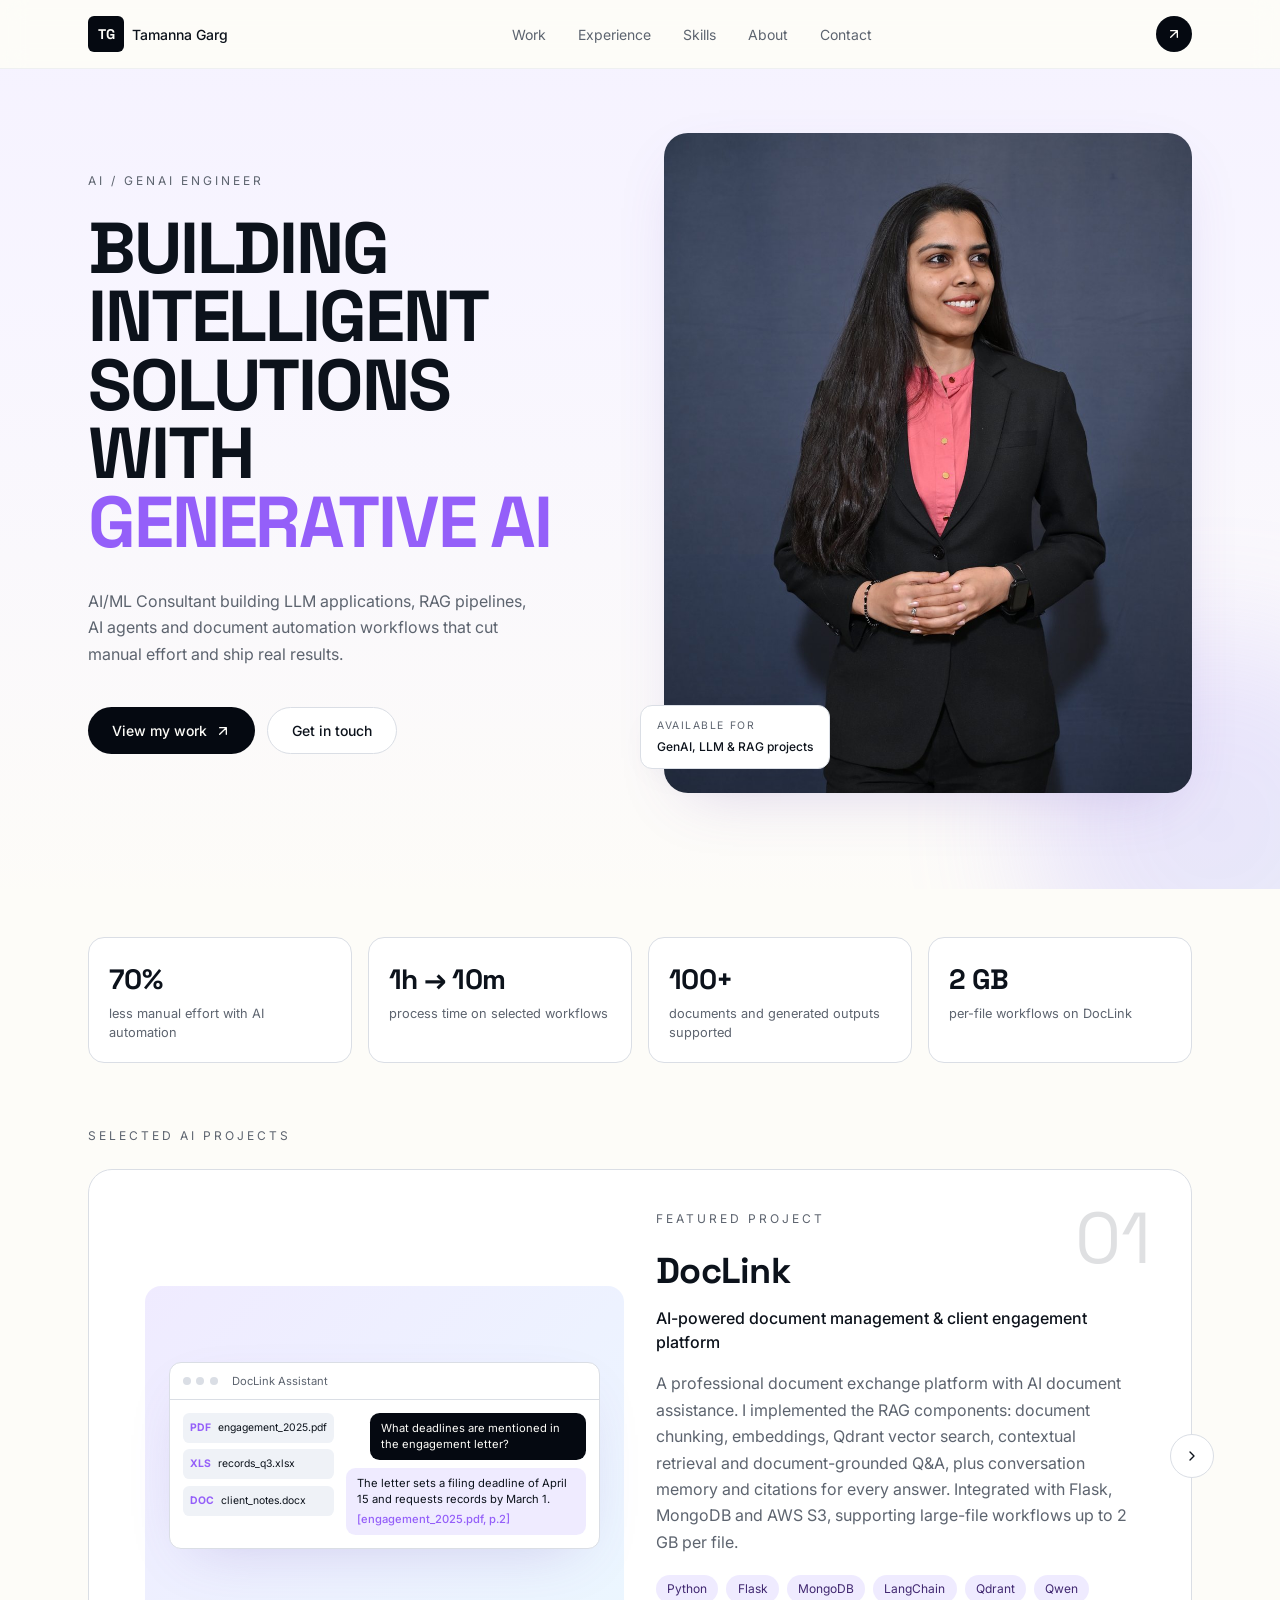
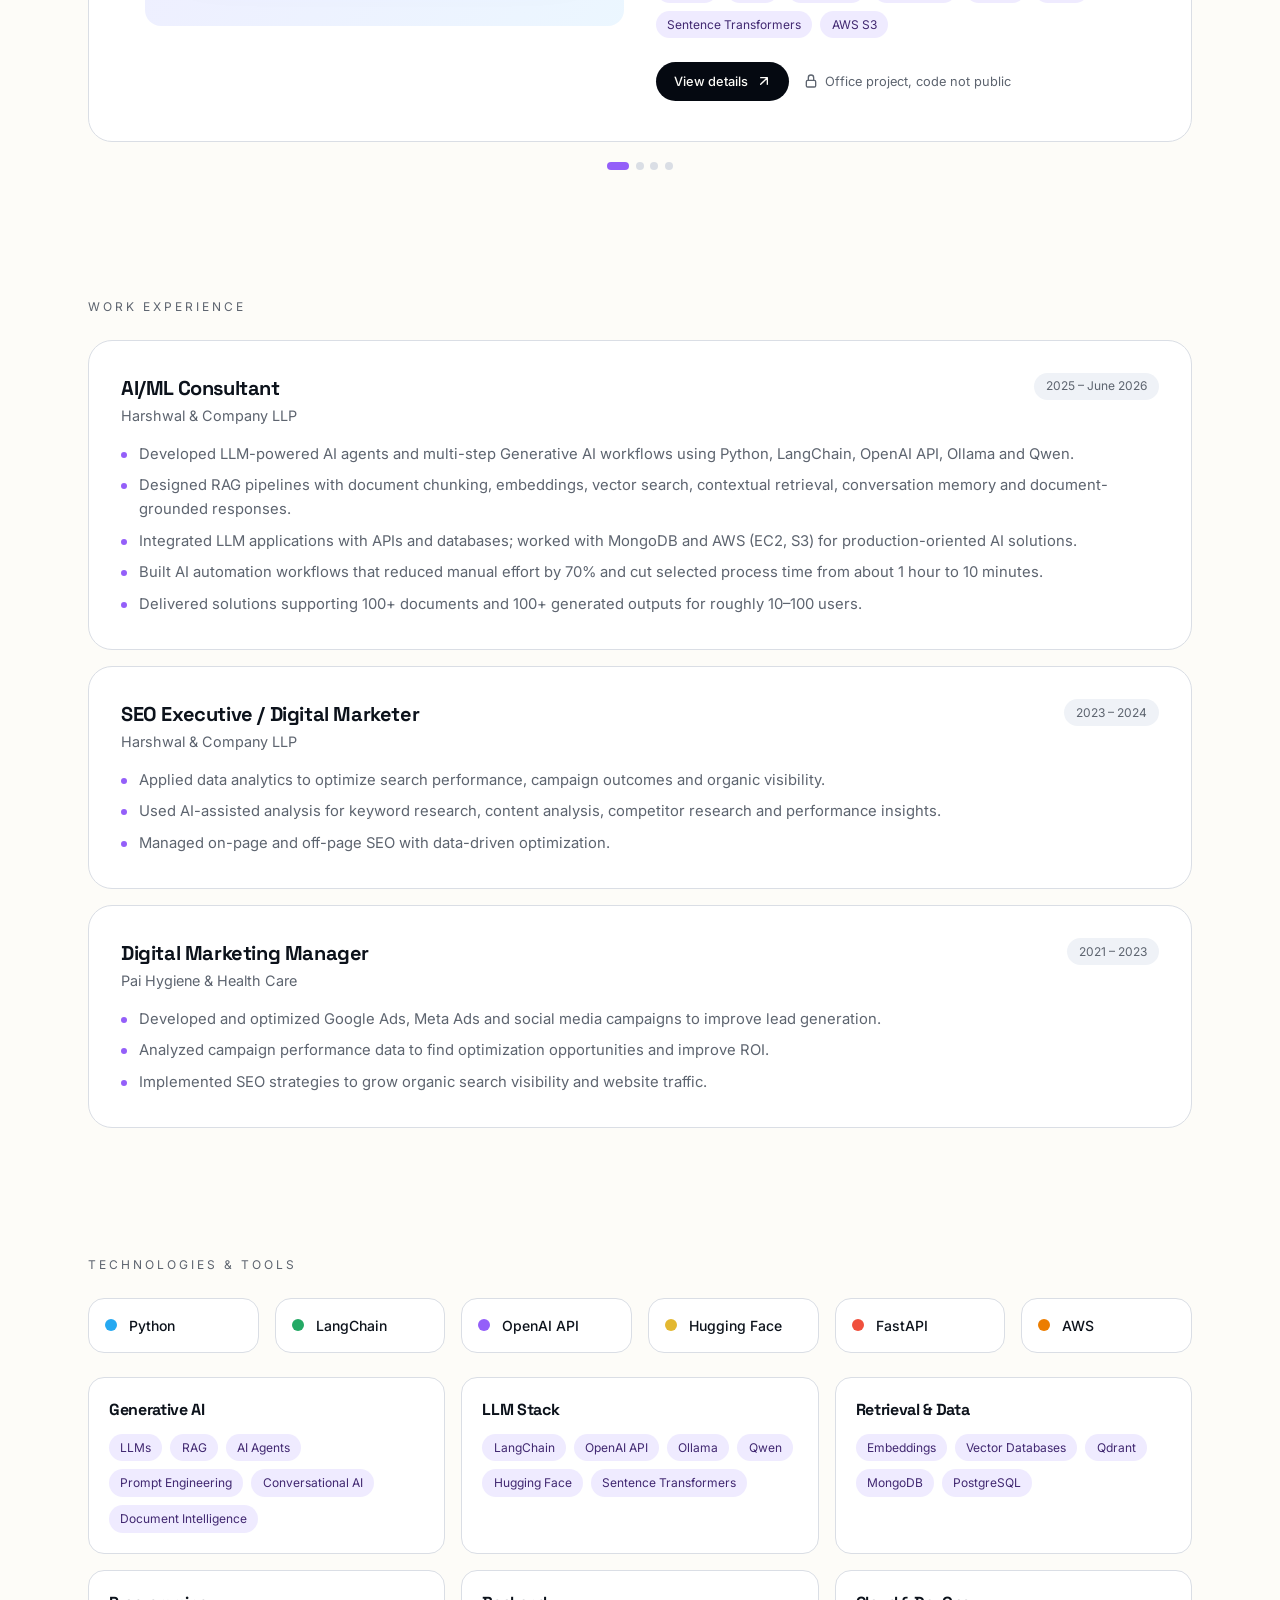
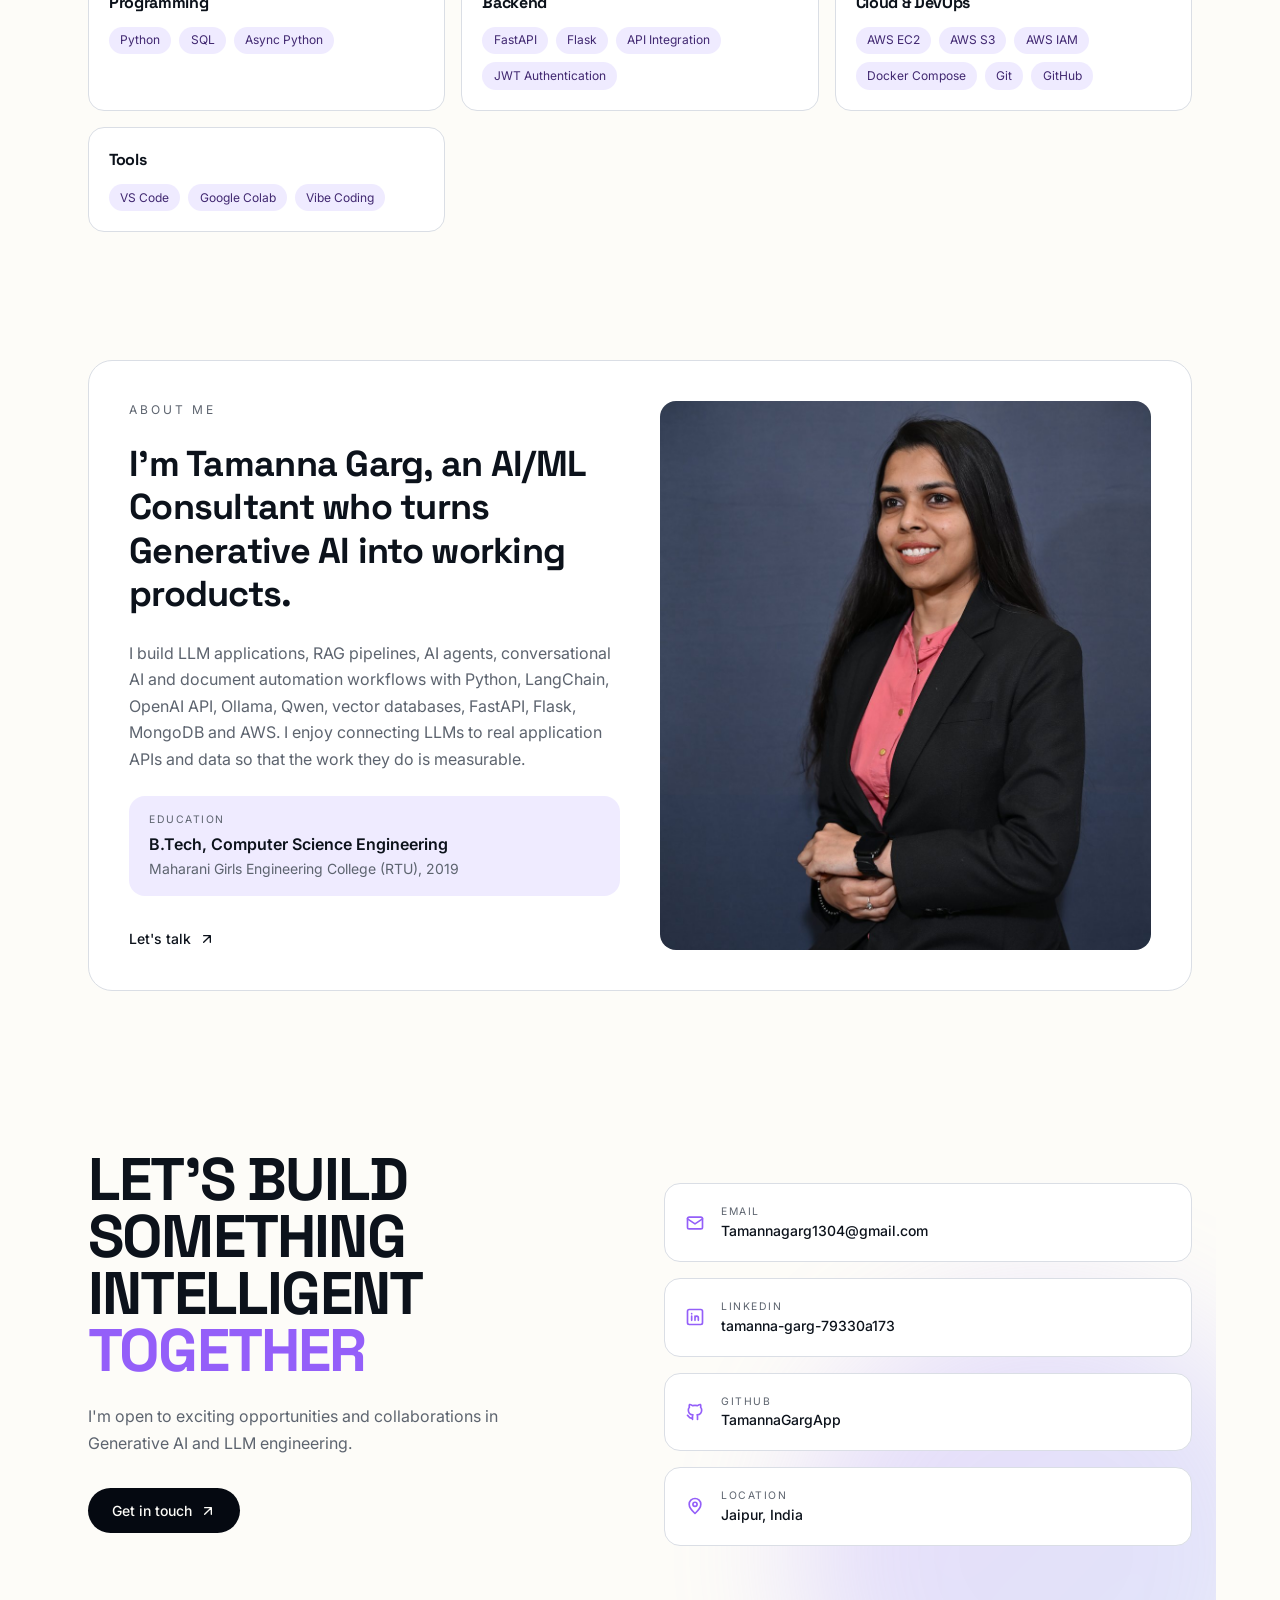
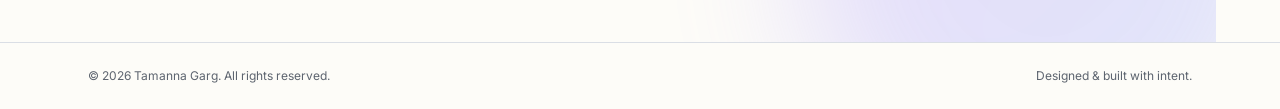
==== commit 8b296732: "update project and picture" ====
--- a/index.html
+++ b/index.html
@@ -127,6 +127,10 @@
           <ul class="tags">
             <li>Python</li><li>Flask</li><li>MongoDB</li><li>LangChain</li><li>Qdrant</li><li>Qwen</li><li>Sentence Transformers</li><li>AWS S3</li>
           </ul>
+          <div class="project-links">
+            <a href="projects/doclink.html" class="btn btn-dark">View details <svg class="icon" viewBox="0 0 24 24"><path d="M7 17 17 7M7 7h10v10"/></svg></a>
+            <span class="private-note"><svg class="icon" viewBox="0 0 24 24"><rect x="5" y="11" width="14" height="10" rx="2"/><path d="M8 11V7a4 4 0 0 1 8 0v4"/></svg> Office project, code not public</span>
+          </div>
         </div>
         <span class="project-num">01</span>
       </article>
@@ -142,6 +146,10 @@
           <ul class="tags">
             <li>Python</li><li>LLMs</li><li>OpenAI API</li><li>Prompt Engineering</li><li>API / DB Integration</li>
           </ul>
+          <div class="project-links">
+            <!-- Replace with this project's repository URL -->
+            <a href="https://github.com/TamannaGargApp" target="_blank" rel="noopener" class="btn btn-ghost"><svg class="icon" viewBox="0 0 24 24"><path d="M9 19c-4.3 1.4-4.3-2.5-6-3m12 5v-3.5c0-1 .1-1.4-.5-2 2.8-.3 5.5-1.4 5.5-6a4.6 4.6 0 0 0-1.3-3.2 4.2 4.2 0 0 0-.1-3.2s-1.1-.3-3.5 1.3a12.3 12.3 0 0 0-6.2 0C6.5 2.8 5.4 3.1 5.4 3.1a4.2 4.2 0 0 0-.1 3.2A4.6 4.6 0 0 0 4 9.5c0 4.6 2.7 5.7 5.5 6-.6.6-.6 1.2-.5 2V21"/></svg> GitHub</a>
+          </div>
         </div>
         <div class="project-media">
           <div class="visual visual-flow" aria-hidden="true">
@@ -178,6 +186,10 @@
           <ul class="tags">
             <li>Python</li><li>FastAPI</li><li>Next.js</li><li>MongoDB</li><li>Async Python</li>
           </ul>
+          <div class="project-links">
+            <!-- Replace with this project's repository URL -->
+            <a href="https://github.com/TamannaGargApp" target="_blank" rel="noopener" class="btn btn-ghost"><svg class="icon" viewBox="0 0 24 24"><path d="M9 19c-4.3 1.4-4.3-2.5-6-3m12 5v-3.5c0-1 .1-1.4-.5-2 2.8-.3 5.5-1.4 5.5-6a4.6 4.6 0 0 0-1.3-3.2 4.2 4.2 0 0 0-.1-3.2s-1.1-.3-3.5 1.3a12.3 12.3 0 0 0-6.2 0C6.5 2.8 5.4 3.1 5.4 3.1a4.2 4.2 0 0 0-.1 3.2A4.6 4.6 0 0 0 4 9.5c0 4.6 2.7 5.7 5.5 6-.6.6-.6 1.2-.5 2V21"/></svg> GitHub</a>
+          </div>
         </div>
         <span class="project-num">03</span>
       </article>
@@ -193,6 +205,10 @@
           <ul class="tags">
             <li>Llama</li><li>Nomic Embed</li><li>Semantic Search</li>
           </ul>
+          <div class="project-links">
+            <!-- Replace with this project's repository URL -->
+            <a href="https://github.com/TamannaGargApp" target="_blank" rel="noopener" class="btn btn-ghost"><svg class="icon" viewBox="0 0 24 24"><path d="M9 19c-4.3 1.4-4.3-2.5-6-3m12 5v-3.5c0-1 .1-1.4-.5-2 2.8-.3 5.5-1.4 5.5-6a4.6 4.6 0 0 0-1.3-3.2 4.2 4.2 0 0 0-.1-3.2s-1.1-.3-3.5 1.3a12.3 12.3 0 0 0-6.2 0C6.5 2.8 5.4 3.1 5.4 3.1a4.2 4.2 0 0 0-.1 3.2A4.6 4.6 0 0 0 4 9.5c0 4.6 2.7 5.7 5.5 6-.6.6-.6 1.2-.5 2V21"/></svg> GitHub</a>
+          </div>
         </div>
         <div class="project-media">
           <img src="assets/project-life-tech.jpg" alt="Life Tech Journal" width="1200" height="800" loading="lazy" />
@@ -319,7 +335,7 @@
           </a>
         </div>
         <div class="about-photo">
-          <img src="assets/about-photo.jpg" alt="Tamanna working on a laptop" width="1024" height="900" loading="lazy" />
+          <img src="assets/about-photo.jpg" alt="Tamanna Garg" width="1024" height="1280" loading="lazy" />
         </div>
       </div>
     </section>
--- a/css/style.css
+++ b/css/style.css
@@ -326,3 +326,75 @@
 @media (min-width: 1024px) {
   .hero-title { font-size: 4.5rem; }
 }
+
+/* ===== Project card links ===== */
+.project-links { margin-top: 1.5rem; display: flex; flex-wrap: wrap; gap: 0.6rem; }
+.project-links .btn { padding: 0.6rem 1.1rem; font-size: 0.8rem; }
+
+/* ===== Project detail page ===== */
+.detail-hero { position: relative; z-index: 1; padding-top: 2rem; padding-bottom: 5rem; }
+.back-link { display: inline-flex; align-items: center; gap: 0.5rem; font-size: 0.85rem; color: var(--muted-foreground); margin-bottom: 2.5rem; }
+.back-link:hover { color: var(--foreground); }
+.detail-hero-grid { display: grid; gap: 3rem; align-items: center; }
+.detail-title { font-size: 3.5rem; }
+.detail-tagline { margin-top: 1rem; font-size: 1.15rem; font-weight: 500; }
+.detail-hero .lead { margin-top: 1.25rem; max-width: 34rem; }
+.detail-visual { min-height: 320px; }
+.detail-h2 { font-weight: 700; font-size: 1.75rem; line-height: 1.2; margin-bottom: 1rem; }
+.detail-intro { max-width: 46rem; }
+.detail-two { display: grid; gap: 2rem; align-items: start; }
+.role-card { border: 1px solid var(--border); background: var(--card); border-radius: 1.5rem; padding: 1.75rem; }
+.role-card .eyebrow { margin-bottom: 0.5rem; }
+.pipeline-grid { margin-top: 2rem; display: grid; gap: 1rem; }
+.pipeline-card { border: 1px solid var(--border); background: var(--card); border-radius: 1.25rem; padding: 1.5rem; }
+.pipeline-card h3 { font-size: 1.05rem; font-weight: 700; }
+.pipe { margin: 1rem 0 0; padding: 0; list-style: none; counter-reset: pipe; }
+.pipe li { position: relative; padding: 0 0 0.9rem 2rem; font-size: 0.875rem; color: var(--muted-foreground); line-height: 1.5; counter-increment: pipe; }
+.pipe li::before {
+  content: counter(pipe); position: absolute; left: 0; top: 0;
+  width: 1.35rem; height: 1.35rem; border-radius: 50%;
+  background: var(--lavender-soft); color: oklch(0.35 0.12 295);
+  font-size: 0.7rem; font-weight: 600; display: flex; align-items: center; justify-content: center;
+}
+.pipe li:not(:last-child)::after { content: ""; position: absolute; left: 0.64rem; top: 1.5rem; bottom: 0.15rem; width: 1.5px; background: var(--lavender); }
+.pipe li:last-child { padding-bottom: 0; }
+.ai-highlights { margin-top: 1rem; display: grid; gap: 1rem; }
+.hl { border-radius: 1.25rem; padding: 1.25rem; background: var(--lavender-soft); }
+.hl-title { font-weight: 600; margin-bottom: 0.35rem; }
+.feature-grid { display: grid; gap: 1rem; }
+.feature { border: 1px solid var(--border); background: var(--card); border-radius: 1.25rem; padding: 1.25rem; }
+.feature h3 { font-size: 1rem; font-weight: 700; margin-bottom: 0.4rem; }
+.check-list { display: grid; gap: 0.65rem; }
+.check-list li { position: relative; padding-left: 1.75rem; font-size: 0.9rem; }
+.check-list li::before {
+  content: "✓"; position: absolute; left: 0; top: 0.05rem;
+  width: 1.2rem; height: 1.2rem; border-radius: 50%; background: var(--mint); color: oklch(0.4 0.12 155);
+  font-size: 0.7rem; font-weight: 700; display: flex; align-items: center; justify-content: center;
+}
+.next-card { position: relative; z-index: 1; display: grid; gap: 2rem; align-items: end; }
+.next-card .contact-title { font-size: 2.5rem; }
+
+@media (min-width: 640px) {
+  .ai-highlights { grid-template-columns: repeat(2, 1fr); }
+  .feature-grid { grid-template-columns: repeat(2, 1fr); }
+  .check-list { grid-template-columns: repeat(2, 1fr); }
+}
+@media (min-width: 768px) {
+  .detail-hero-grid, .detail-two { grid-template-columns: 1fr 1fr; }
+  .detail-title { font-size: 5rem; }
+  .detail-h2 { font-size: 2.25rem; }
+  .pipeline-grid { grid-template-columns: repeat(3, 1fr); }
+  .feature-grid { grid-template-columns: repeat(3, 1fr); }
+  .ai-highlights { grid-template-columns: repeat(4, 1fr); }
+  .next-card { grid-template-columns: 1.4fr 1fr; }
+  .next-card .contact-title { font-size: 3.5rem; }
+  .next-card .hero-ctas { justify-content: flex-end; }
+}
+.private-note { display: inline-flex; align-items: center; gap: 0.4rem; font-size: 0.8rem; color: var(--muted-foreground); padding: 0.6rem 0.25rem; }
+
+/* About photo fills the card height on wide screens */
+@media (min-width: 768px) {
+  .about-card { align-items: stretch; }
+  .about-photo { position: relative; min-height: 460px; }
+  .about-photo img { position: absolute; inset: 0; width: 100%; height: 100%; object-fit: cover; object-position: 50% 20%; }
+}
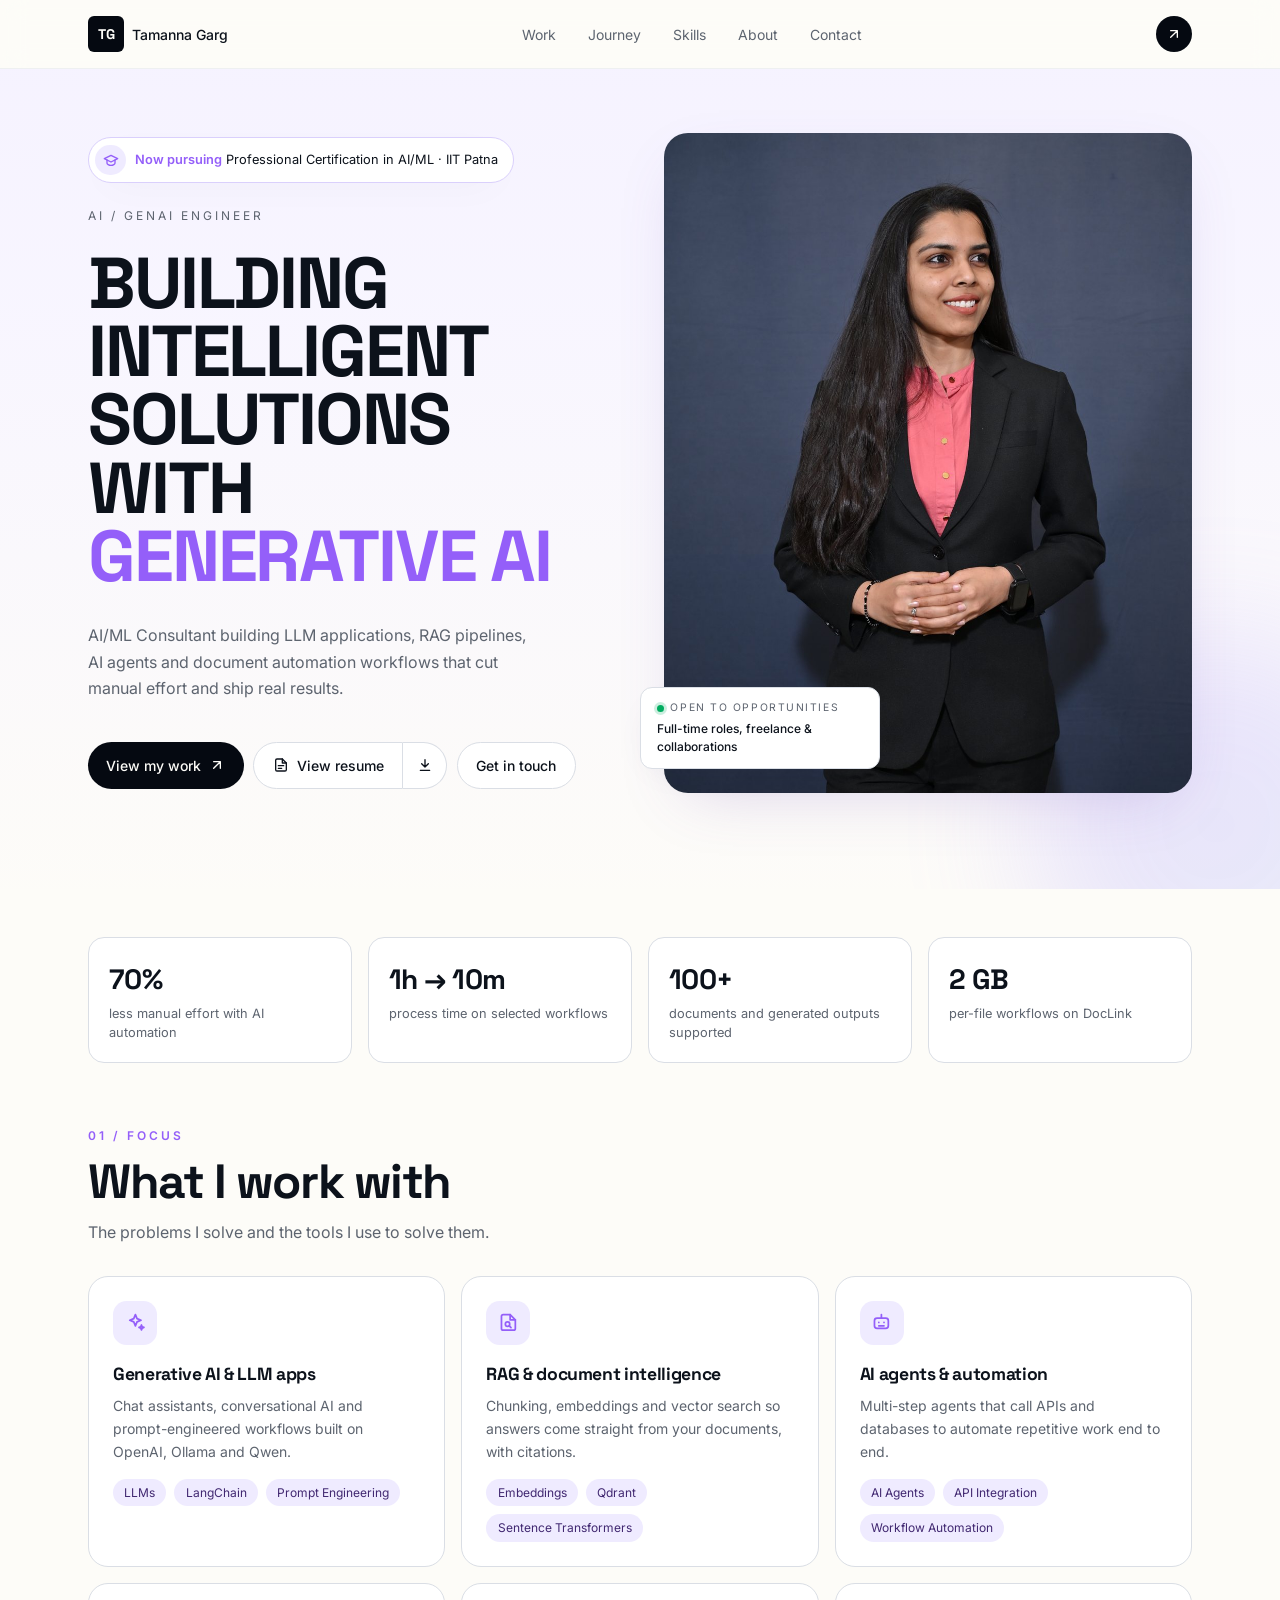
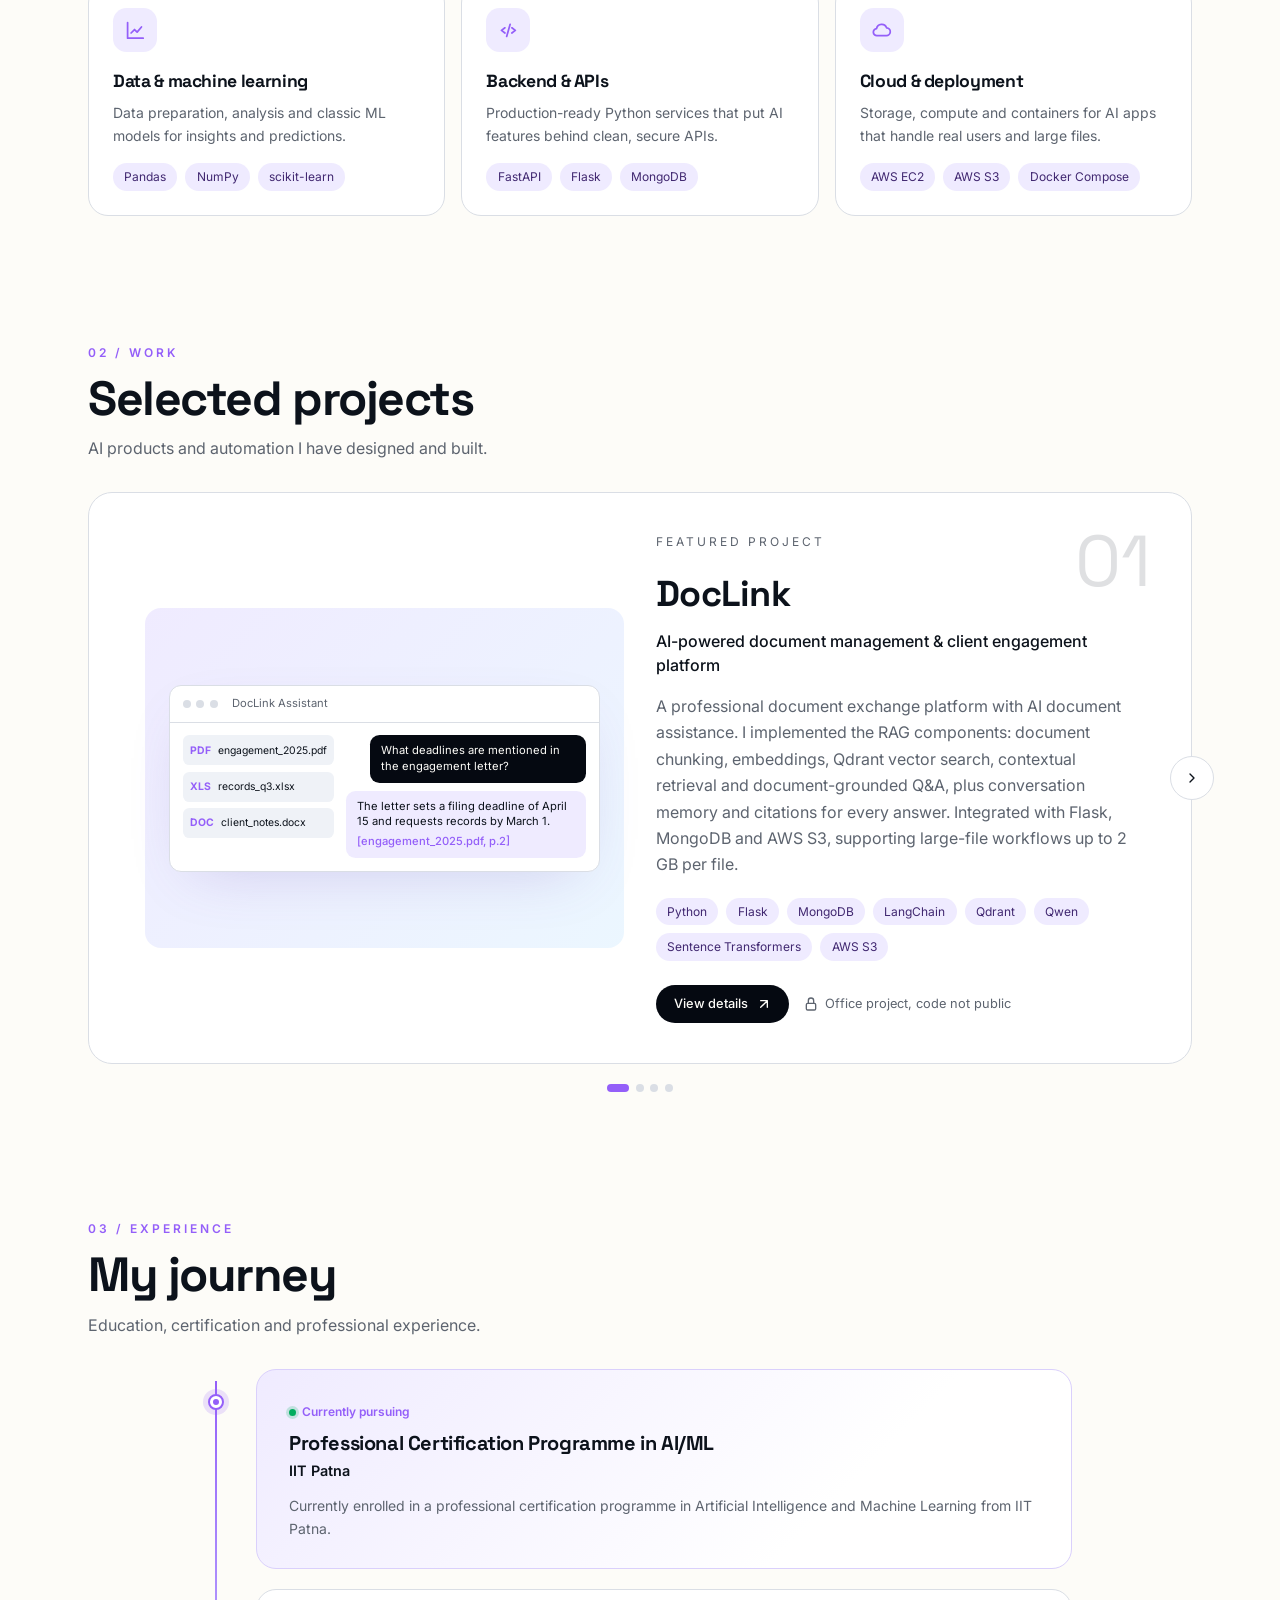
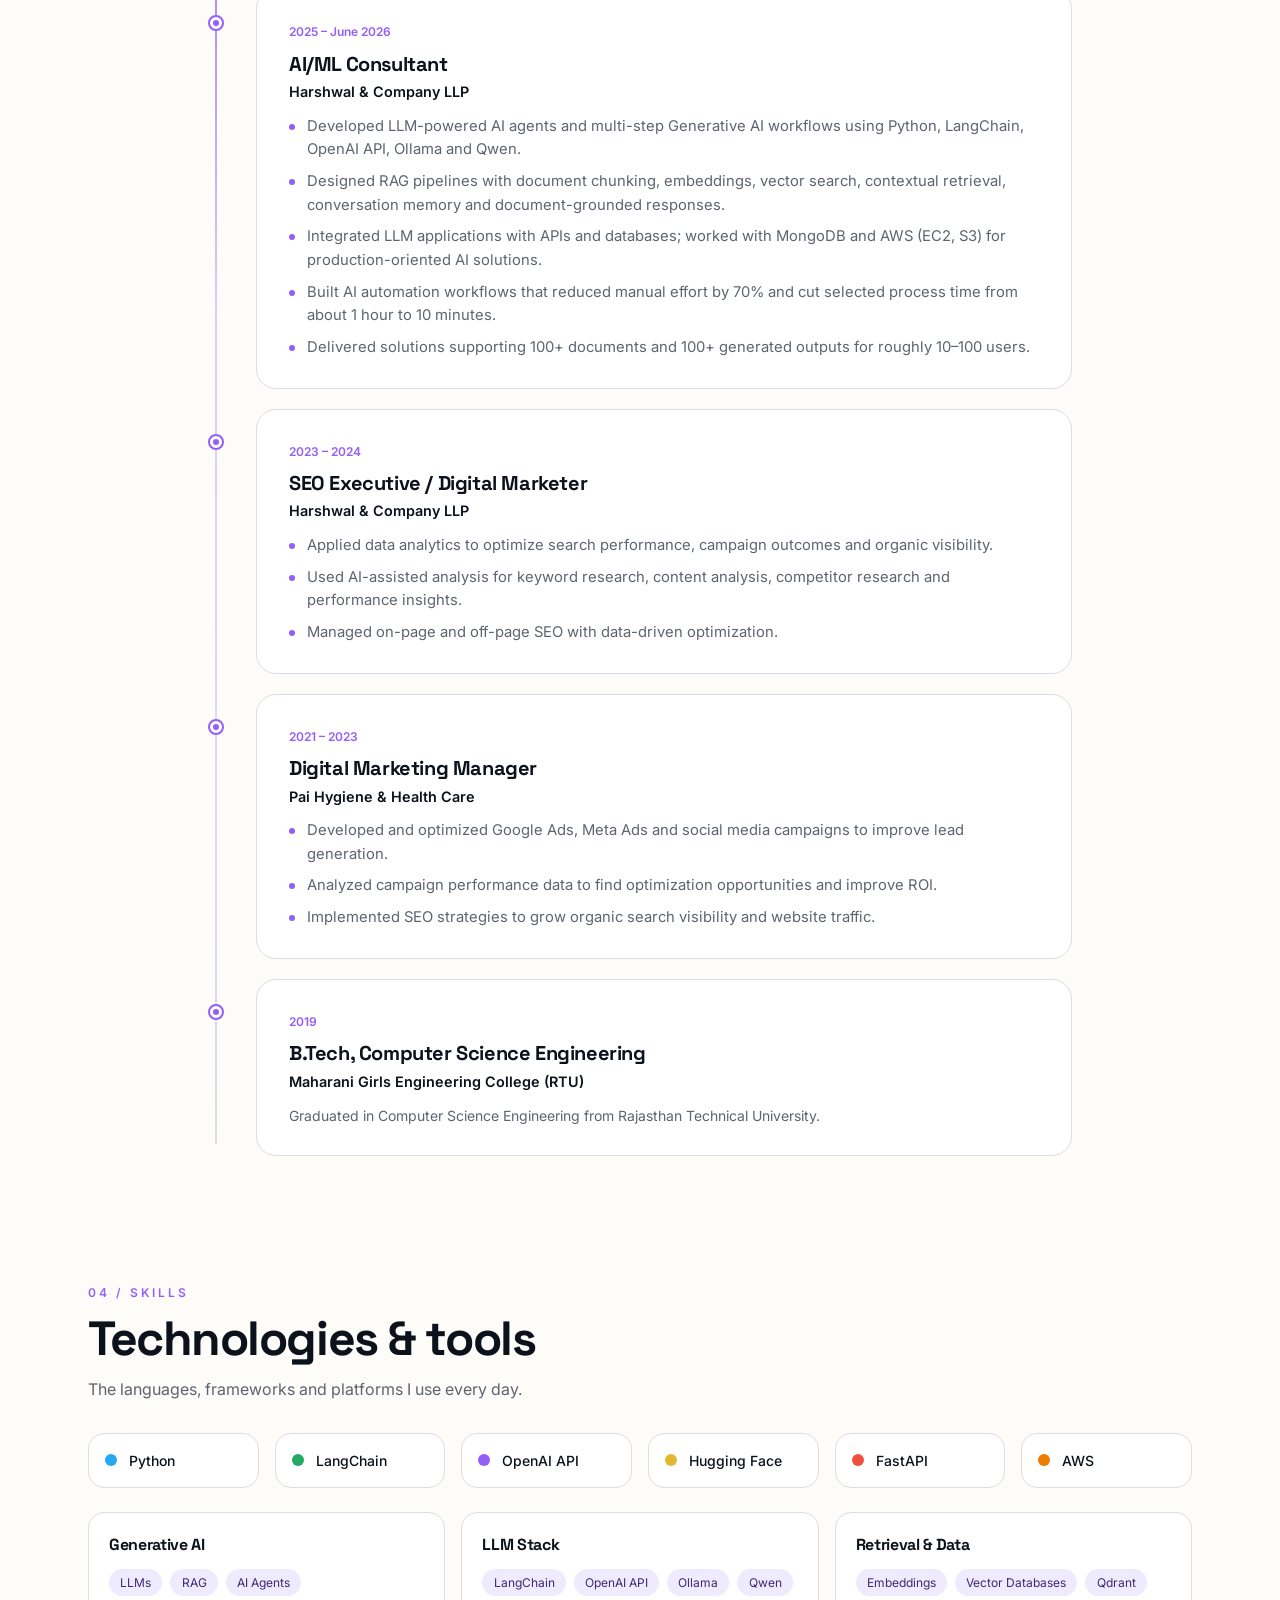
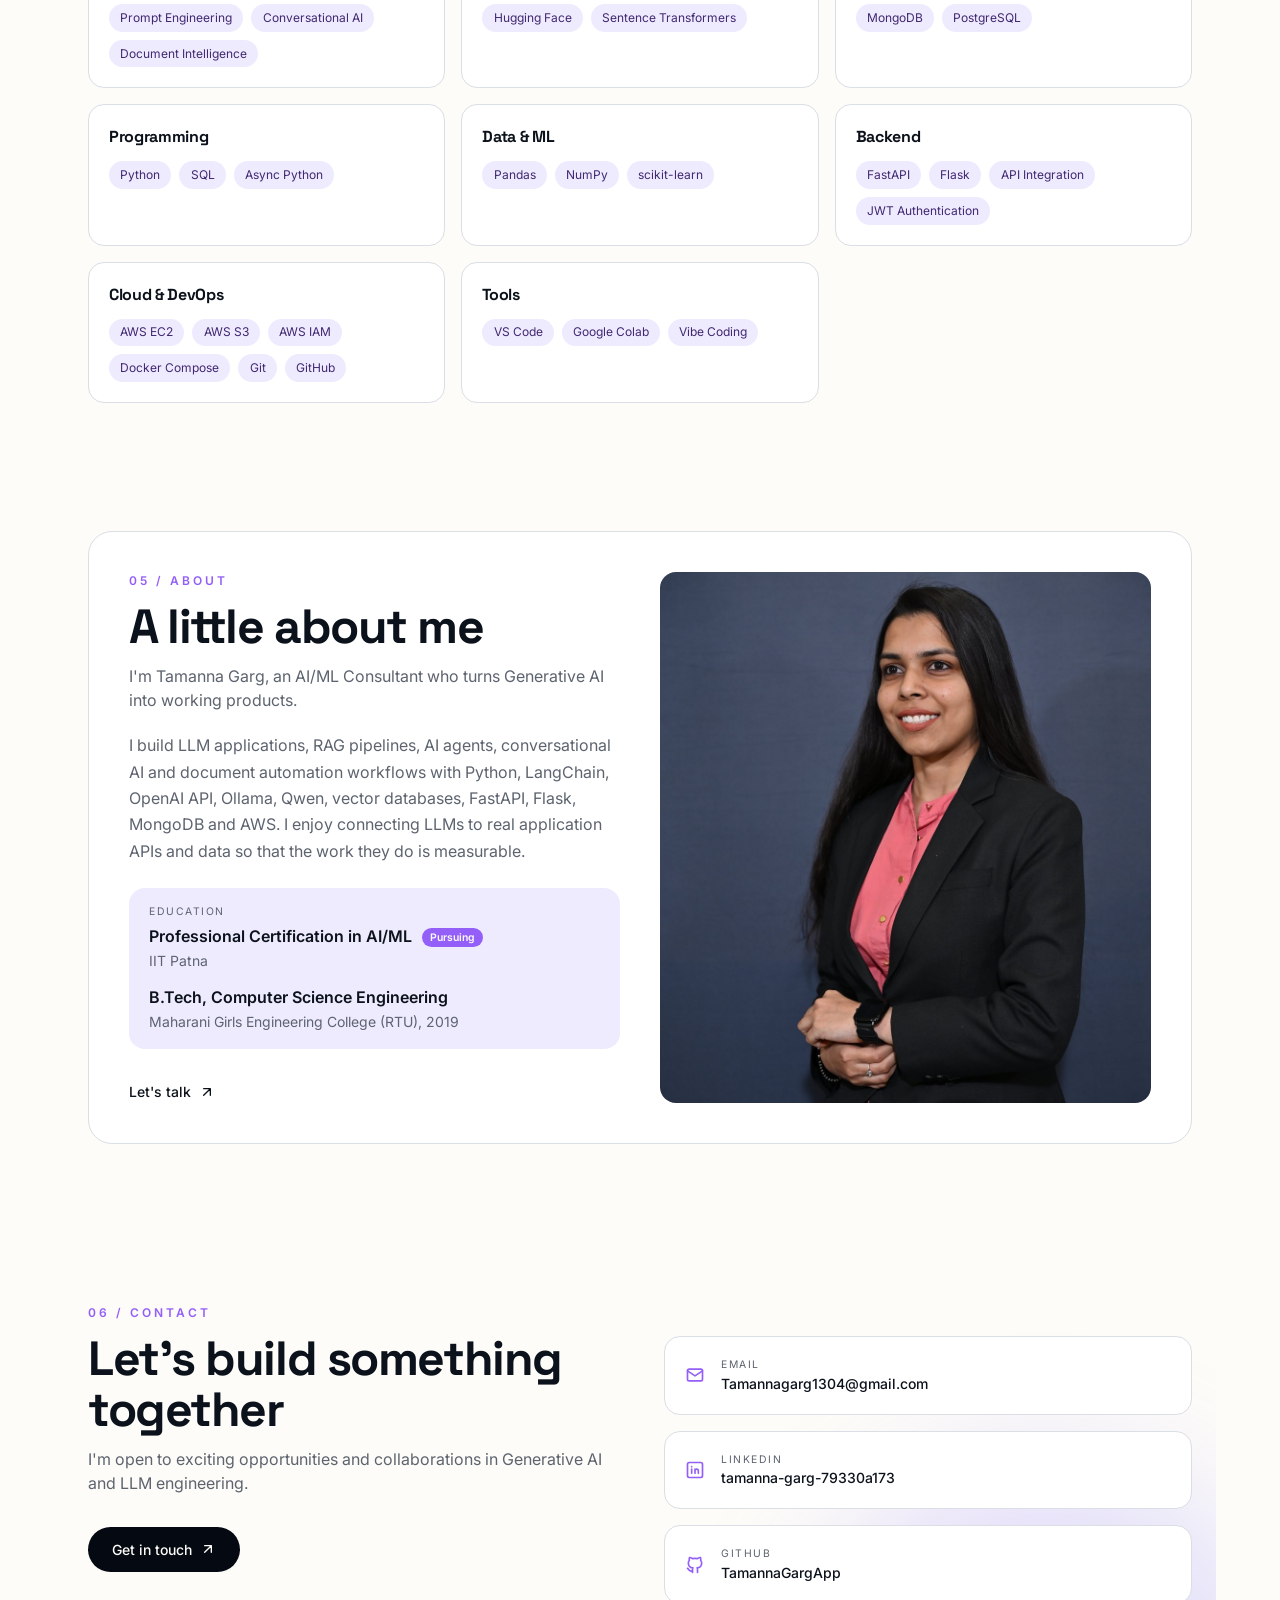
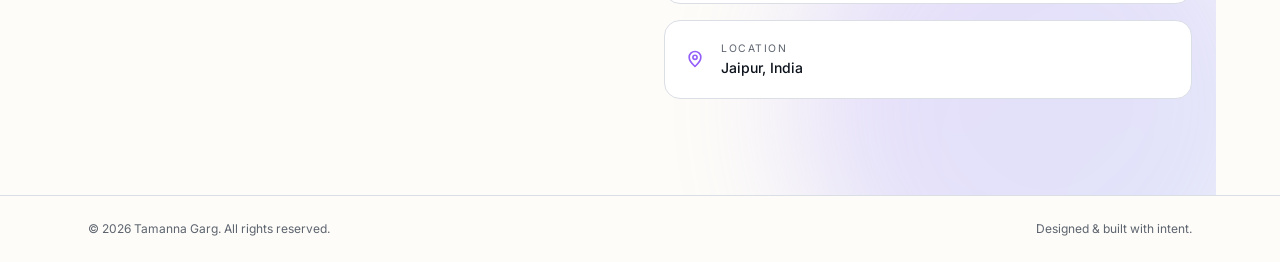
==== commit d5931c09: "what i work with, my journey section added" ====
--- a/index.html
+++ b/index.html
@@ -27,7 +27,7 @@
       </a>
       <nav class="nav-links" id="nav-links" aria-label="Main">
         <a href="#work">Work</a>
-        <a href="#experience">Experience</a>
+        <a href="#journey">Journey</a>
         <a href="#skills">Skills</a>
         <a href="#about">About</a>
         <a href="#contact">Contact</a>
@@ -48,6 +48,10 @@
     <section id="top" class="hero">
       <div class="container hero-grid">
         <div class="reveal">
+          <a href="#journey" class="cert-badge">
+            <span class="cert-icon"><svg class="icon" viewBox="0 0 24 24"><path d="M22 10 12 5 2 10l10 5 10-5z"/><path d="M6 12v5c0 1 2.7 3 6 3s6-2 6-3v-5"/></svg></span>
+            <span><b>Now pursuing</b> Professional Certification in AI/ML · IIT Patna</span>
+          </a>
           <p class="eyebrow">AI / GenAI Engineer</p>
           <h1 class="display hero-title">
             BUILDING<br />INTELLIGENT<br />SOLUTIONS WITH<br />
@@ -61,6 +65,15 @@
               View my work
               <svg class="icon" viewBox="0 0 24 24"><path d="M7 17 17 7M7 7h10v10"/></svg>
             </a>
+            <span class="resume-group">
+              <a href="assets/Tamanna_Garg_Resume.pdf" target="_blank" rel="noopener" class="btn btn-ghost resume-view">
+                <svg class="icon" viewBox="0 0 24 24"><path d="M14 3H6a2 2 0 0 0-2 2v14a2 2 0 0 0 2 2h12a2 2 0 0 0 2-2V9z"/><path d="M14 3v6h6M8 13h8M8 17h5"/></svg>
+                View resume
+              </a>
+              <a href="assets/Tamanna_Garg_Resume.pdf" download="Tamanna_Garg_Resume.pdf" class="btn btn-ghost resume-dl" aria-label="Download resume" title="Download resume (PDF)">
+                <svg class="icon" viewBox="0 0 24 24"><path d="M12 4v11M7 10l5 5 5-5M5 20h14"/></svg>
+              </a>
+            </span>
             <a href="#contact" class="btn btn-ghost">Get in touch</a>
           </div>
         </div>
@@ -69,8 +82,8 @@
             <img src="assets/hero-portrait.jpg" alt="Tamanna Garg" width="1024" height="1280" />
           </div>
           <div class="floating-card">
-            <p class="tiny-label">Available for</p>
-            <p class="floating-text">GenAI, LLM &amp; RAG projects</p>
+            <p class="tiny-label"><span class="status-dot"></span>Open to opportunities</p>
+            <p class="floating-text">Full-time roles, freelance &amp; collaborations</p>
           </div>
         </div>
       </div>
@@ -85,9 +98,60 @@
       <div class="stat"><p class="stat-num">2 GB</p><p class="stat-label">per-file workflows on DocLink</p></div>
     </section>
 
+    <!-- WHAT I WORK WITH -->
+    <section id="focus" class="container section">
+      <div class="section-head reveal">
+        <p class="eyebrow">01 / Focus</p>
+        <h2 class="section-title">What I work with</h2>
+        <p class="section-sub">The problems I solve and the tools I use to solve them.</p>
+      </div>
+      <div class="focus-grid">
+        <article class="focus-card reveal">
+          <span class="focus-icon"><svg class="icon" viewBox="0 0 24 24"><path d="M12 3l1.9 4.6L18.5 9.5l-4.6 1.9L12 16l-1.9-4.6L5.5 9.5l4.6-1.9z"/><path d="M19 15l.8 2 2 .8-2 .8-.8 2-.8-2-2-.8 2-.8z"/></svg></span>
+          <h3>Generative AI &amp; LLM apps</h3>
+          <p class="muted small">Chat assistants, conversational AI and prompt-engineered workflows built on OpenAI, Ollama and Qwen.</p>
+          <ul class="tags"><li>LLMs</li><li>LangChain</li><li>Prompt Engineering</li></ul>
+        </article>
+        <article class="focus-card reveal">
+          <span class="focus-icon"><svg class="icon" viewBox="0 0 24 24"><path d="M14 3H6a2 2 0 0 0-2 2v14a2 2 0 0 0 2 2h12a2 2 0 0 0 2-2V9z"/><path d="M14 3v6h6"/><circle cx="11" cy="14" r="2.5"/><path d="m13 16 2 2"/></svg></span>
+          <h3>RAG &amp; document intelligence</h3>
+          <p class="muted small">Chunking, embeddings and vector search so answers come straight from your documents, with citations.</p>
+          <ul class="tags"><li>Embeddings</li><li>Qdrant</li><li>Sentence Transformers</li></ul>
+        </article>
+        <article class="focus-card reveal">
+          <span class="focus-icon"><svg class="icon" viewBox="0 0 24 24"><rect x="4" y="7" width="16" height="12" rx="3"/><path d="M12 3v4M9 12h.01M15 12h.01M9 16h6"/></svg></span>
+          <h3>AI agents &amp; automation</h3>
+          <p class="muted small">Multi-step agents that call APIs and databases to automate repetitive work end to end.</p>
+          <ul class="tags"><li>AI Agents</li><li>API Integration</li><li>Workflow Automation</li></ul>
+        </article>
+        <article class="focus-card reveal">
+          <span class="focus-icon"><svg class="icon" viewBox="0 0 24 24"><path d="M3 3v18h18"/><path d="m7 15 4-4 3 3 5-6"/></svg></span>
+          <h3>Data &amp; machine learning</h3>
+          <p class="muted small">Data preparation, analysis and classic ML models for insights and predictions.</p>
+          <ul class="tags"><li>Pandas</li><li>NumPy</li><li>scikit-learn</li></ul>
+        </article>
+        <article class="focus-card reveal">
+          <span class="focus-icon"><svg class="icon" viewBox="0 0 24 24"><path d="m8 9-4 3 4 3M16 9l4 3-4 3M14 5l-4 14"/></svg></span>
+          <h3>Backend &amp; APIs</h3>
+          <p class="muted small">Production-ready Python services that put AI features behind clean, secure APIs.</p>
+          <ul class="tags"><li>FastAPI</li><li>Flask</li><li>MongoDB</li></ul>
+        </article>
+        <article class="focus-card reveal">
+          <span class="focus-icon"><svg class="icon" viewBox="0 0 24 24"><path d="M7 18a4 4 0 0 1-.6-8A6 6 0 0 1 18 9a4.5 4.5 0 0 1-.5 9z"/></svg></span>
+          <h3>Cloud &amp; deployment</h3>
+          <p class="muted small">Storage, compute and containers for AI apps that handle real users and large files.</p>
+          <ul class="tags"><li>AWS EC2</li><li>AWS S3</li><li>Docker Compose</li></ul>
+        </article>
+      </div>
+    </section>
+
     <!-- WORK -->
     <section id="work" class="container section">
-      <p class="eyebrow">Selected AI projects</p>
+      <div class="section-head reveal">
+        <p class="eyebrow">02 / Work</p>
+        <h2 class="section-title">Selected projects</h2>
+        <p class="section-sub">AI products and automation I have designed and built.</p>
+      </div>
       <div class="carousel reveal">
         <button class="carousel-btn carousel-prev" id="proj-prev" aria-label="Previous project">
           <svg class="icon" viewBox="0 0 24 24"><path d="M15 18 9 12l6-6"/></svg>
@@ -220,60 +284,83 @@
       <div class="carousel-dots" id="project-dots" aria-hidden="true"></div>
     </section>
 
-    <!-- EXPERIENCE -->
-    <section id="experience" class="container section">
-      <p class="eyebrow">Work experience</p>
-      <div class="timeline">
-        <article class="job reveal">
-          <div class="job-head">
-            <div>
-              <h3 class="job-role">AI/ML Consultant</h3>
-              <p class="job-company">Harshwal &amp; Company LLP</p>
-            </div>
-            <span class="job-date">2025 – June 2026</span>
-          </div>
-          <ul class="job-points">
+    <!-- JOURNEY -->
+    <section id="journey" class="container section">
+      <div class="section-head reveal">
+        <p class="eyebrow">03 / Experience</p>
+        <h2 class="section-title">My journey</h2>
+        <p class="section-sub">Education, certification and professional experience.</p>
+      </div>
+      <div class="journey">
+        <article class="j-item j-current reveal">
+          <span class="j-dot" aria-hidden="true"></span>
+          <div class="j-card">
+            <p class="j-date"><span class="j-live"></span>Currently pursuing</p>
+            <h3 class="j-title">Professional Certification Programme in AI/ML</h3>
+            <p class="j-org">IIT Patna</p>
+            <p class="muted small">Currently enrolled in a professional certification programme in Artificial Intelligence and Machine Learning from IIT Patna.</p>
+          </div>
+        </article>
+        <article class="j-item reveal">
+          <span class="j-dot" aria-hidden="true"></span>
+          <div class="j-card">
+            <p class="j-date">2025 – June 2026</p>
+            <h3 class="j-title">AI/ML Consultant</h3>
+            <p class="j-org">Harshwal &amp; Company LLP</p>
+            <ul class="job-points">
             <li>Developed LLM-powered AI agents and multi-step Generative AI workflows using Python, LangChain, OpenAI API, Ollama and Qwen.</li>
             <li>Designed RAG pipelines with document chunking, embeddings, vector search, contextual retrieval, conversation memory and document-grounded responses.</li>
             <li>Integrated LLM applications with APIs and databases; worked with MongoDB and AWS (EC2, S3) for production-oriented AI solutions.</li>
             <li>Built AI automation workflows that reduced manual effort by 70% and cut selected process time from about 1 hour to 10 minutes.</li>
             <li>Delivered solutions supporting 100+ documents and 100+ generated outputs for roughly 10–100 users.</li>
           </ul>
-        </article>
-        <article class="job reveal">
-          <div class="job-head">
-            <div>
-              <h3 class="job-role">SEO Executive / Digital Marketer</h3>
-              <p class="job-company">Harshwal &amp; Company LLP</p>
-            </div>
-            <span class="job-date">2023 – 2024</span>
-          </div>
-          <ul class="job-points">
+          </div>
+        </article>
+        <article class="j-item reveal">
+          <span class="j-dot" aria-hidden="true"></span>
+          <div class="j-card">
+            <p class="j-date">2023 – 2024</p>
+            <h3 class="j-title">SEO Executive / Digital Marketer</h3>
+            <p class="j-org">Harshwal &amp; Company LLP</p>
+            <ul class="job-points">
             <li>Applied data analytics to optimize search performance, campaign outcomes and organic visibility.</li>
             <li>Used AI-assisted analysis for keyword research, content analysis, competitor research and performance insights.</li>
             <li>Managed on-page and off-page SEO with data-driven optimization.</li>
           </ul>
-        </article>
-        <article class="job reveal">
-          <div class="job-head">
-            <div>
-              <h3 class="job-role">Digital Marketing Manager</h3>
-              <p class="job-company">Pai Hygiene &amp; Health Care</p>
-            </div>
-            <span class="job-date">2021 – 2023</span>
-          </div>
-          <ul class="job-points">
+          </div>
+        </article>
+        <article class="j-item reveal">
+          <span class="j-dot" aria-hidden="true"></span>
+          <div class="j-card">
+            <p class="j-date">2021 – 2023</p>
+            <h3 class="j-title">Digital Marketing Manager</h3>
+            <p class="j-org">Pai Hygiene &amp; Health Care</p>
+            <ul class="job-points">
             <li>Developed and optimized Google Ads, Meta Ads and social media campaigns to improve lead generation.</li>
             <li>Analyzed campaign performance data to find optimization opportunities and improve ROI.</li>
             <li>Implemented SEO strategies to grow organic search visibility and website traffic.</li>
           </ul>
+          </div>
+        </article>
+        <article class="j-item reveal">
+          <span class="j-dot" aria-hidden="true"></span>
+          <div class="j-card">
+            <p class="j-date">2019</p>
+            <h3 class="j-title">B.Tech, Computer Science Engineering</h3>
+            <p class="j-org">Maharani Girls Engineering College (RTU)</p>
+            <p class="muted small">Graduated in Computer Science Engineering from Rajasthan Technical University.</p>
+          </div>
         </article>
       </div>
     </section>
 
     <!-- SKILLS -->
     <section id="skills" class="container section">
-      <p class="eyebrow">Technologies &amp; tools</p>
+      <div class="section-head reveal">
+        <p class="eyebrow">04 / Skills</p>
+        <h2 class="section-title">Technologies &amp; tools</h2>
+        <p class="section-sub">The languages, frameworks and platforms I use every day.</p>
+      </div>
       <div class="skill-chips reveal">
         <div class="chip"><span class="dot" style="background:oklch(0.7 0.15 240)"></span>Python</div>
         <div class="chip"><span class="dot" style="background:oklch(0.65 0.15 155)"></span>LangChain</div>
@@ -301,6 +388,10 @@
           <ul class="tags"><li>Python</li><li>SQL</li><li>Async Python</li></ul>
         </div>
         <div class="skill-group reveal">
+          <h3>Data &amp; ML</h3>
+          <ul class="tags"><li>Pandas</li><li>NumPy</li><li>scikit-learn</li></ul>
+        </div>
+        <div class="skill-group reveal">
           <h3>Backend</h3>
           <ul class="tags"><li>FastAPI</li><li>Flask</li><li>API Integration</li><li>JWT Authentication</li></ul>
         </div>
@@ -319,14 +410,19 @@
     <section id="about" class="container section">
       <div class="about-card reveal">
         <div>
-          <p class="eyebrow">About me</p>
-          <h2 class="about-title">I'm Tamanna Garg, an AI/ML Consultant who turns Generative AI into working products.</h2>
+          <div class="section-head">
+            <p class="eyebrow">05 / About</p>
+            <h2 class="section-title">A little about me</h2>
+            <p class="section-sub">I'm Tamanna Garg, an AI/ML Consultant who turns Generative AI into working products.</p>
+          </div>
           <p class="muted">
             I build LLM applications, RAG pipelines, AI agents, conversational AI and document automation workflows with Python, LangChain, OpenAI API, Ollama, Qwen, vector databases, FastAPI, Flask, MongoDB and AWS. I enjoy connecting LLMs to real application APIs and data so that the work they do is measurable.
           </p>
           <div class="edu">
             <p class="tiny-label">Education</p>
-            <p class="edu-title">B.Tech, Computer Science Engineering</p>
+            <p class="edu-title">Professional Certification in AI/ML <span class="edu-pill">Pursuing</span></p>
+            <p class="muted small">IIT Patna</p>
+            <p class="edu-title edu-second">B.Tech, Computer Science Engineering</p>
             <p class="muted small">Maharani Girls Engineering College (RTU), 2019</p>
           </div>
           <a href="#contact" class="link-arrow">
@@ -344,11 +440,11 @@
     <section id="contact" class="container section contact">
       <div class="contact-grid">
         <div class="reveal">
-          <h2 class="display contact-title">
-            LET'S BUILD SOMETHING<br />
-            INTELLIGENT <span class="accent">TOGETHER</span>
-          </h2>
-          <p class="lead">I'm open to exciting opportunities and collaborations in Generative AI and LLM engineering.</p>
+          <div class="section-head">
+            <p class="eyebrow">06 / Contact</p>
+            <h2 class="section-title">Let's build something together</h2>
+            <p class="section-sub">I'm open to exciting opportunities and collaborations in Generative AI and LLM engineering.</p>
+          </div>
           <a href="mailto:Tamannagarg1304@gmail.com" class="btn btn-dark">
             Get in touch
             <svg class="icon" viewBox="0 0 24 24"><path d="M7 17 17 7M7 7h10v10"/></svg>
--- a/css/style.css
+++ b/css/style.css
@@ -398,3 +398,72 @@
   .about-photo { position: relative; min-height: 460px; }
   .about-photo img { position: absolute; inset: 0; width: 100%; height: 100%; object-fit: cover; object-position: 50% 20%; }
 }
+
+/* ===== Section heading (numbered) ===== */
+.section-head { margin-bottom: 2rem; }
+.section-head .eyebrow { color: var(--accent); font-weight: 600; margin-bottom: 0.75rem; }
+.section-title { font-family: var(--font-display); font-weight: 700; font-size: 2.25rem; letter-spacing: -0.03em; line-height: 1.05; }
+.section-sub { margin-top: 0.75rem; color: var(--muted-foreground); max-width: 36rem; }
+
+/* ===== Hero: certification badge + resume buttons ===== */
+.cert-badge {
+  display: inline-flex; align-items: center; gap: 0.6rem; margin-bottom: 1.5rem;
+  padding: 0.4rem 0.9rem 0.4rem 0.4rem; border-radius: 999px;
+  background: var(--card); border: 1px solid var(--lavender); box-shadow: var(--shadow-card);
+  font-size: 0.8rem; line-height: 1.3; transition: border-color .2s;
+}
+.cert-badge:hover { border-color: var(--accent); }
+.cert-badge b { color: var(--accent); font-weight: 600; }
+.cert-icon { display: inline-flex; align-items: center; justify-content: center; width: 1.9rem; height: 1.9rem; border-radius: 999px; background: var(--lavender-soft); color: var(--accent); flex-shrink: 0; }
+.resume-group { display: inline-flex; }
+.resume-group .resume-view { border-top-right-radius: 0; border-bottom-right-radius: 0; }
+.resume-group .resume-dl { border-top-left-radius: 0; border-bottom-left-radius: 0; border-left: 0; padding-left: 0.9rem; padding-right: 0.9rem; }
+
+/* ===== What I work with ===== */
+.focus-grid { display: grid; gap: 1rem; }
+.focus-card { border: 1px solid var(--border); background: var(--card); border-radius: 1.25rem; padding: 1.5rem; transition: box-shadow .2s, transform .2s; }
+.focus-card:hover { box-shadow: var(--shadow-soft); transform: translateY(-2px); }
+.focus-icon { display: inline-flex; align-items: center; justify-content: center; width: 2.75rem; height: 2.75rem; border-radius: 0.85rem; background: var(--lavender-soft); color: var(--accent); margin-bottom: 1rem; }
+.focus-icon .icon { width: 1.3rem; height: 1.3rem; }
+.focus-card h3 { font-size: 1.1rem; font-weight: 700; margin-bottom: 0.4rem; }
+.focus-card .tags { margin-top: 1rem; }
+
+/* ===== My journey timeline ===== */
+.journey { position: relative; max-width: 54rem; margin: 0 auto; }
+.journey::before { content: ""; position: absolute; left: 7px; top: 0.75rem; bottom: 0.75rem; width: 2px; background: linear-gradient(var(--accent), var(--lavender) 40%, var(--border)); }
+.j-item { position: relative; padding-left: 2.25rem; }
+.j-item + .j-item { margin-top: 1.25rem; }
+.j-dot { position: absolute; left: 0; top: 1.6rem; width: 16px; height: 16px; border-radius: 50%; background: var(--card); border: 2px solid var(--accent); }
+.j-dot::after { content: ""; position: absolute; inset: 3px; border-radius: 50%; background: var(--accent); }
+.j-current .j-dot { box-shadow: 0 0 0 5px oklch(0.62 0.22 295 / 0.18); }
+.j-card { border: 1px solid var(--border); background: var(--card); border-radius: 1.25rem; padding: 1.4rem 1.5rem; }
+.j-current .j-card { border-color: var(--lavender); background: linear-gradient(135deg, var(--lavender-soft), var(--card) 70%); }
+.j-date { display: inline-flex; align-items: center; gap: 0.4rem; font-size: 0.75rem; font-weight: 600; color: var(--accent); }
+.j-live { width: 7px; height: 7px; border-radius: 50%; background: oklch(0.65 0.17 155); box-shadow: 0 0 0 3px oklch(0.65 0.17 155 / 0.2); }
+.j-title { margin-top: 0.4rem; font-size: 1.25rem; font-weight: 700; }
+.j-org { margin-top: 0.15rem; font-weight: 600; font-size: 0.9rem; }
+.j-card .job-points, .j-card > .muted { margin-top: 0.75rem; }
+
+/* About education extras */
+.edu-pill { display: inline-block; margin-left: 0.4rem; padding: 0.1rem 0.5rem; border-radius: 999px; background: var(--accent); color: var(--primary-foreground); font-size: 0.65rem; font-weight: 600; vertical-align: middle; }
+.edu-second { margin-top: 0.75rem; }
+
+@media (min-width: 640px) {
+  .focus-grid { grid-template-columns: repeat(2, 1fr); }
+}
+@media (min-width: 768px) {
+  .section-title { font-size: 3rem; }
+  .focus-grid { grid-template-columns: repeat(3, 1fr); }
+  .j-item { padding-left: 3rem; }
+  .j-card { padding: 1.75rem 2rem; }
+}
+.hero .hero-ctas { gap: 0.6rem; }
+.hero .hero-ctas .btn { padding-left: 1.15rem; padding-right: 1.15rem; }
+.hero .hero-ctas .resume-dl { padding-left: 0.85rem; padding-right: 0.85rem; }
+.about-card .section-head { margin-bottom: 0; }
+.about-card .section-head + .muted { margin-top: 1.25rem; }
+.contact .section-head { margin-bottom: 2rem; }
+.carousel { margin-top: 0; }
+.floating-card .tiny-label { display: flex; align-items: center; gap: 0.4rem; }
+.status-dot { width: 7px; height: 7px; border-radius: 50%; background: oklch(0.65 0.17 155); box-shadow: 0 0 0 3px oklch(0.65 0.17 155 / 0.2); flex-shrink: 0; }
+.floating-card { max-width: 240px; }
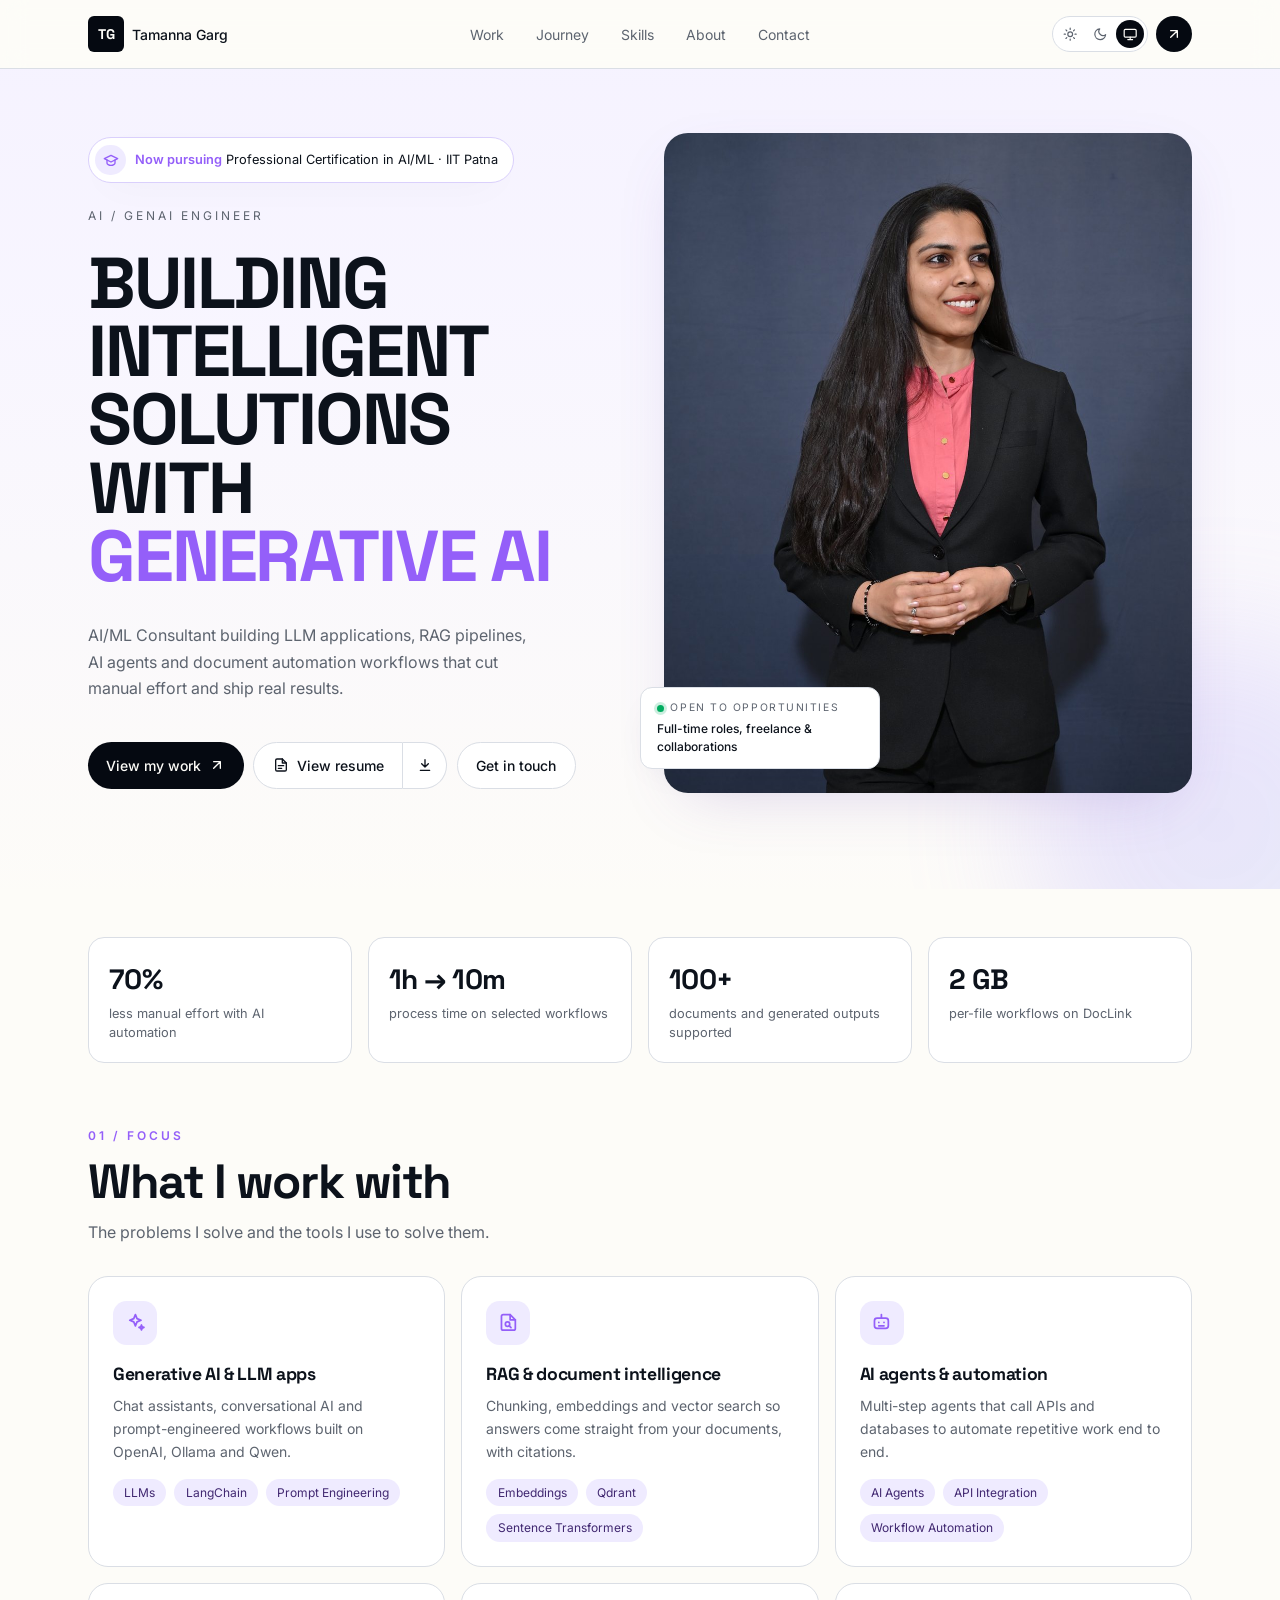
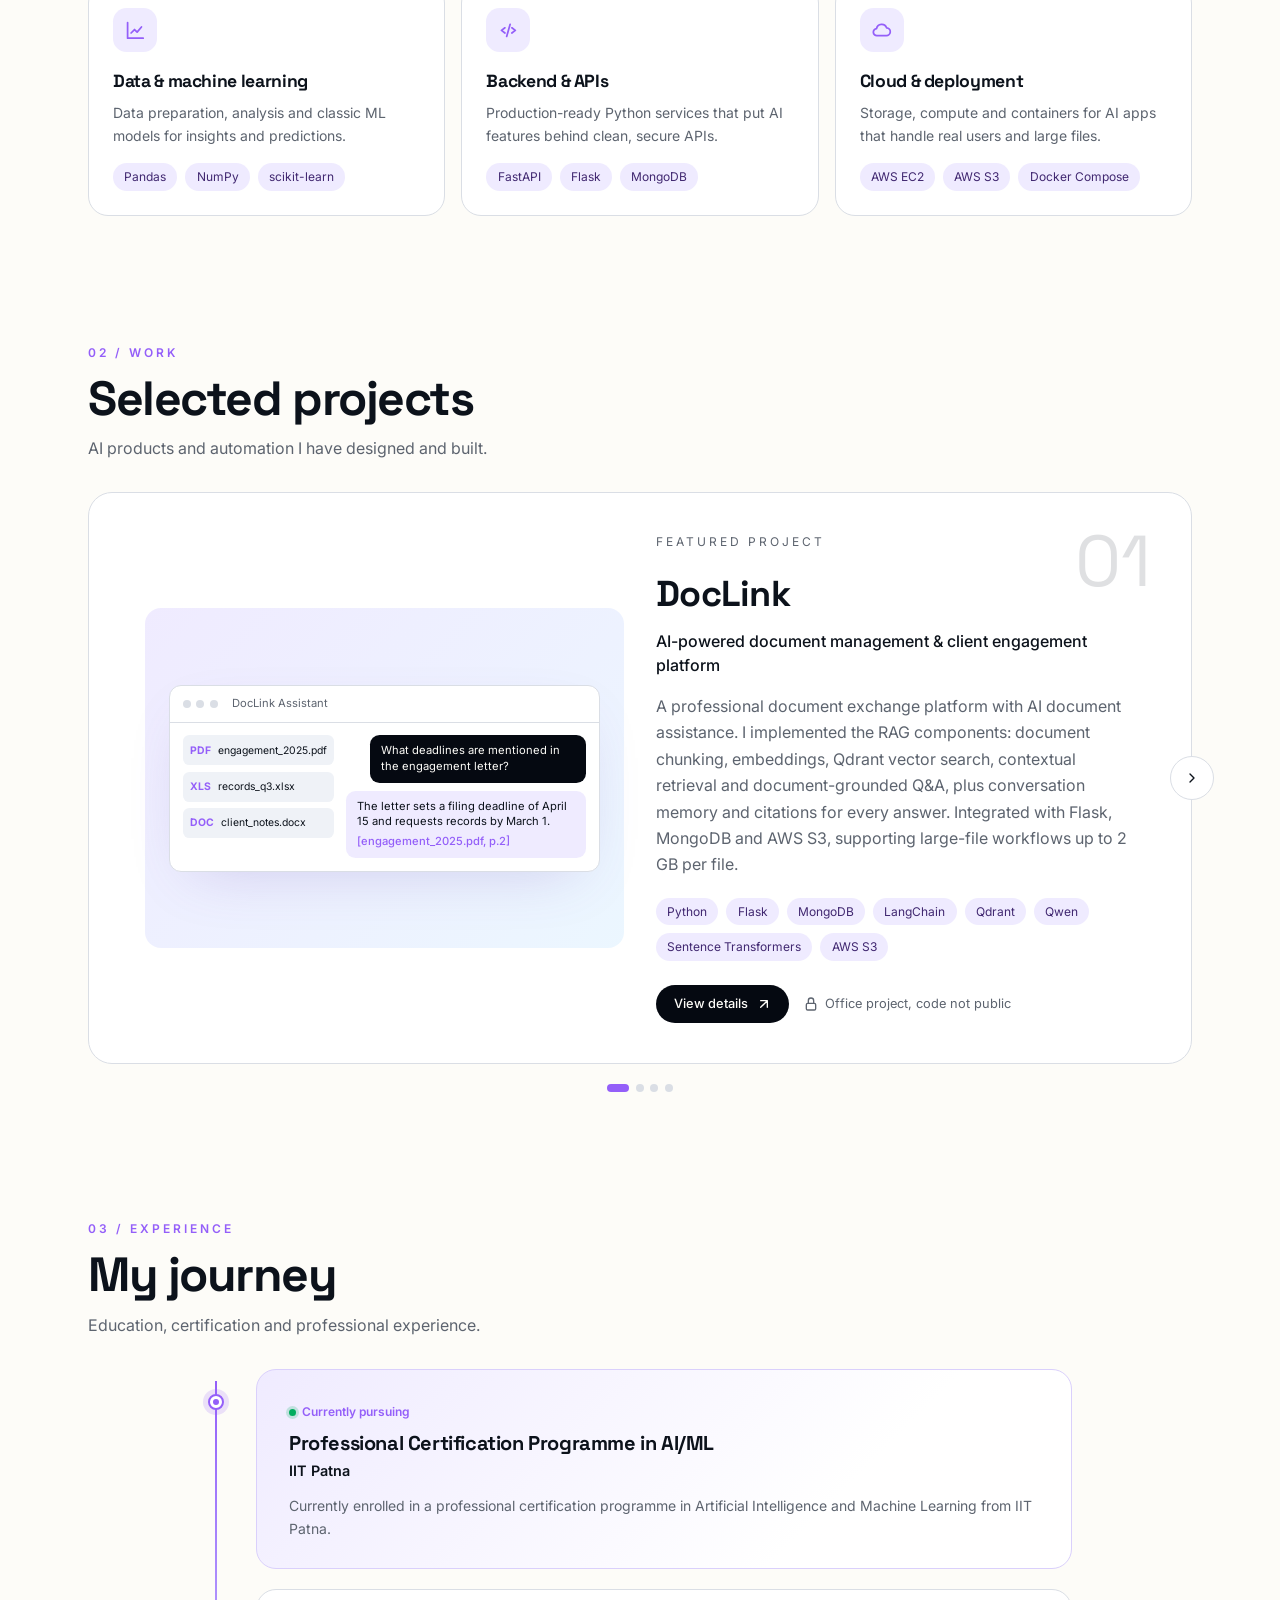
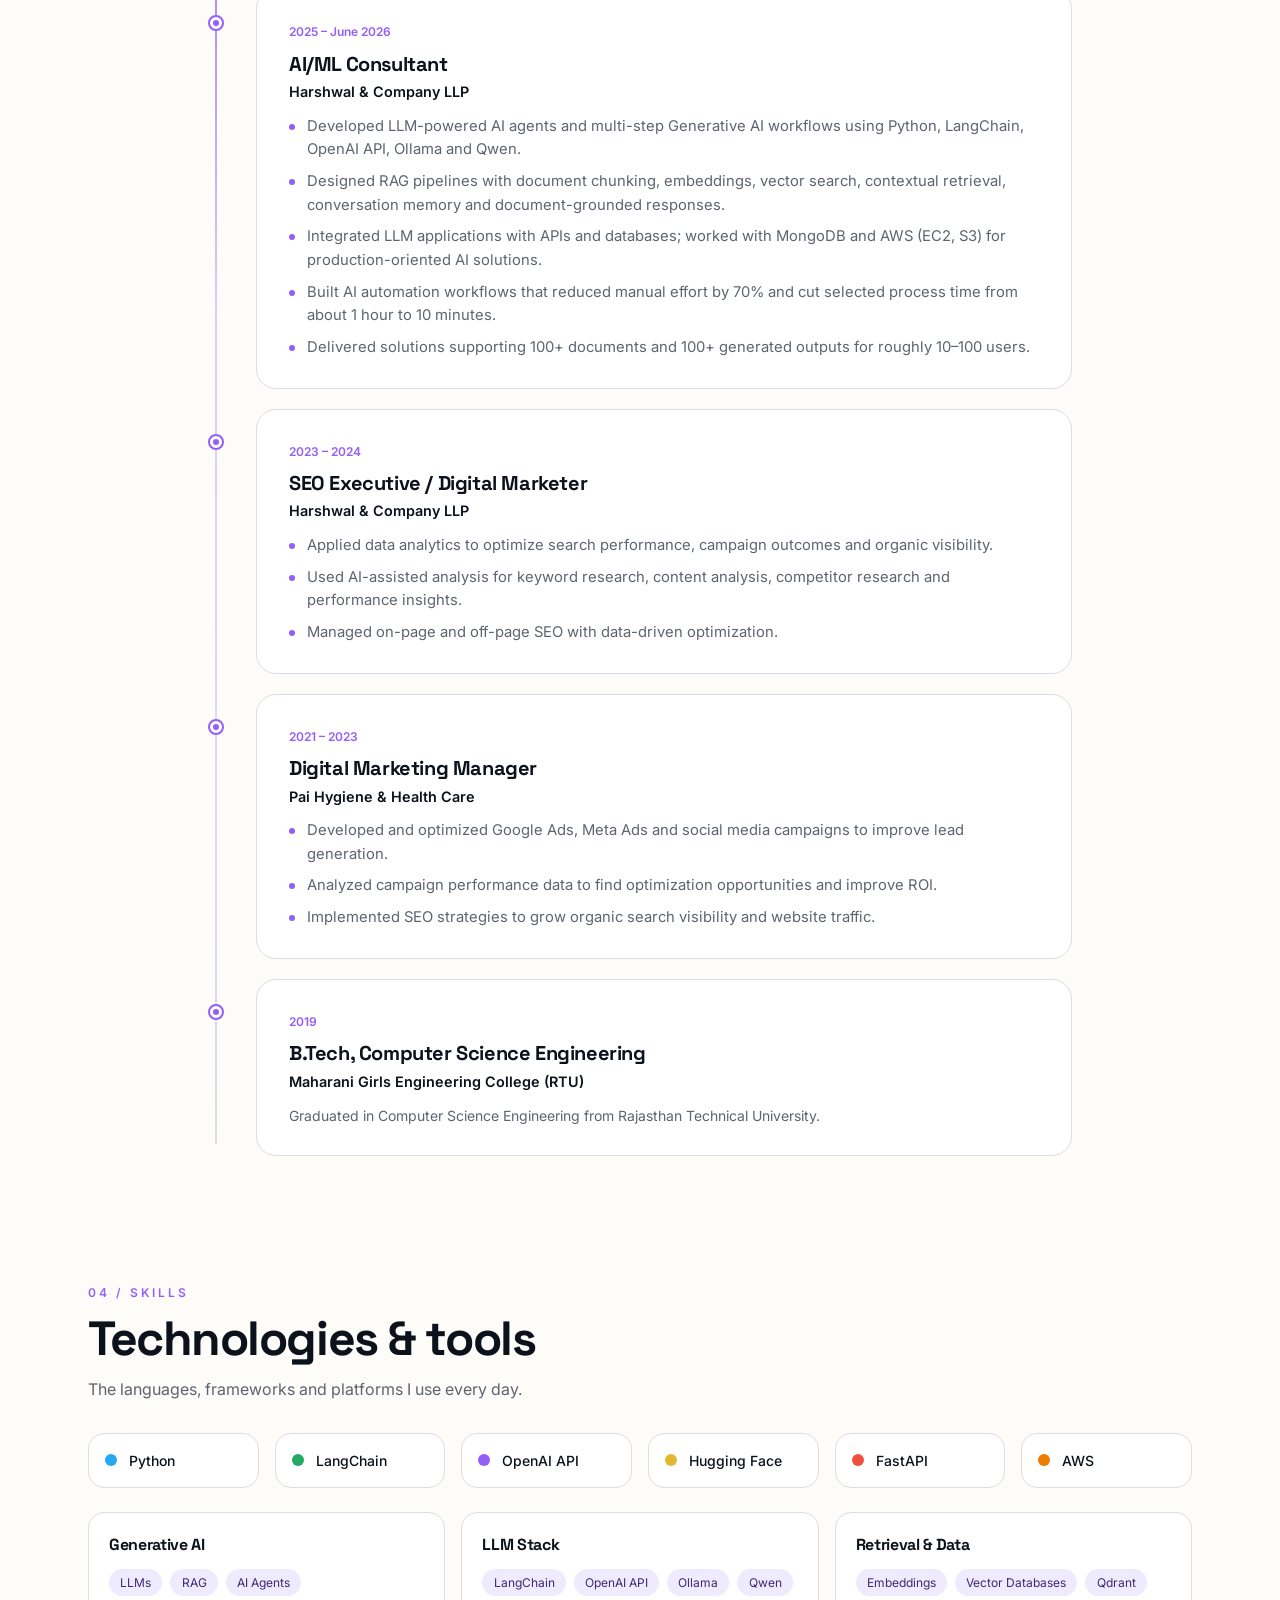
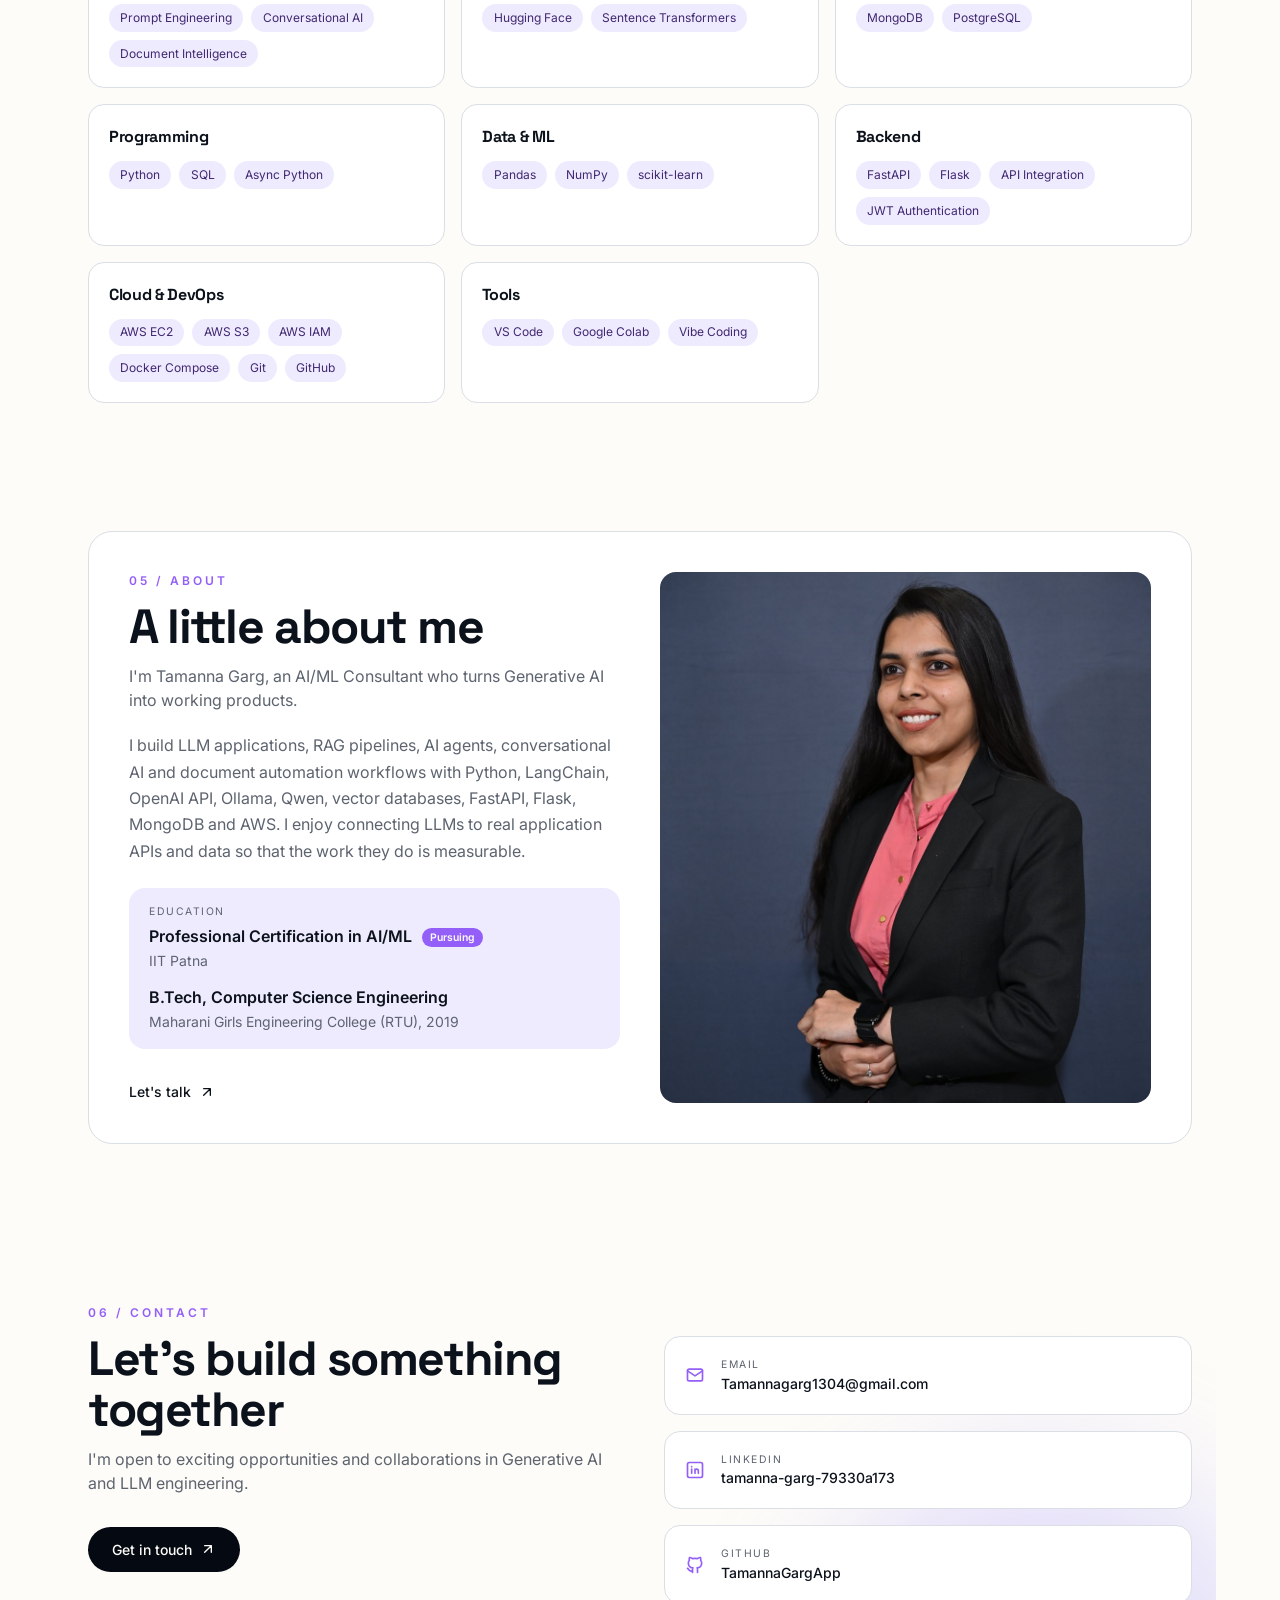
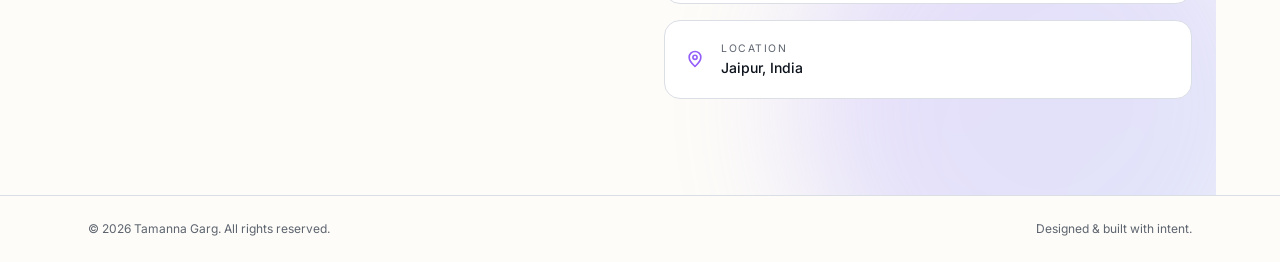
==== commit d4f5ceb5: "dark, and system bg mode added" ====
--- a/index.html
+++ b/index.html
@@ -16,6 +16,15 @@
   <link rel="preconnect" href="https://fonts.gstatic.com" crossorigin />
   <link rel="stylesheet" href="https://fonts.googleapis.com/css2?family=Inter:wght@400;500;600&family=Space+Grotesk:wght@500;700&display=swap" />
   <link rel="stylesheet" href="css/style.css" />
+  <script>
+    // Apply the saved theme before the page paints, so there is no flash.
+    (function () {
+      try {
+        var t = localStorage.getItem("theme");
+        if (t === "light" || t === "dark") document.documentElement.setAttribute("data-theme", t);
+      } catch (e) {}
+    })();
+  </script>
 </head>
 <body>
   <!-- NAV -->
@@ -33,6 +42,17 @@
         <a href="#contact">Contact</a>
       </nav>
       <div class="nav-actions">
+        <div class="theme-switch" role="group" aria-label="Color theme">
+          <button type="button" data-theme-option="light" aria-pressed="false" aria-label="Light theme" title="Light">
+            <svg class="icon" viewBox="0 0 24 24"><circle cx="12" cy="12" r="4"/><path d="M12 2v2M12 20v2M4.9 4.9l1.4 1.4M17.7 17.7l1.4 1.4M2 12h2M20 12h2M4.9 19.1l1.4-1.4M17.7 6.3l1.4-1.4"/></svg>
+          </button>
+          <button type="button" data-theme-option="dark" aria-pressed="false" aria-label="Dark theme" title="Dark">
+            <svg class="icon" viewBox="0 0 24 24"><path d="M21 12.8A9 9 0 1 1 11.2 3a7 7 0 0 0 9.8 9.8z"/></svg>
+          </button>
+          <button type="button" data-theme-option="system" aria-pressed="true" aria-label="Use system theme" title="System">
+            <svg class="icon" viewBox="0 0 24 24"><rect x="2" y="4" width="20" height="13" rx="2"/><path d="M8 21h8M12 17v4"/></svg>
+          </button>
+        </div>
         <button class="menu-toggle" id="menu-toggle" aria-label="Open menu" aria-expanded="false" aria-controls="nav-links">
           <span></span><span></span><span></span>
         </button>
--- a/css/style.css
+++ b/css/style.css
@@ -17,6 +17,13 @@
   --gradient-accent: linear-gradient(135deg, oklch(0.7 0.2 295), oklch(0.75 0.18 270));
   --shadow-soft: 0 20px 60px -25px oklch(0.5 0.15 295 / 0.25);
   --shadow-card: 0 10px 40px -20px oklch(0.3 0.05 260 / 0.15);
+  --header-bg: oklch(0.99 0.005 90 / 0.7);
+  --tag-fg: oklch(0.35 0.12 295);
+  --mint-fg: oklch(0.4 0.12 155);
+  --num-fg: oklch(0.5 0.02 260 / 0.2);
+  --doclink-end: oklch(0.97 0.02 250);
+  --flow-end: oklch(0.97 0.03 170);
+  color-scheme: light;
   --font-display: "Space Grotesk", ui-sans-serif, system-ui, sans-serif;
   --font-sans: "Inter", ui-sans-serif, system-ui, sans-serif;
 }
@@ -78,8 +85,8 @@
 .site-header {
   position: sticky; top: 0; z-index: 40;
   backdrop-filter: blur(12px); -webkit-backdrop-filter: blur(12px);
-  background: oklch(0.99 0.005 90 / 0.7);
-  border-bottom: 1px solid oklch(0.9 0.01 260 / 0.4);
+  background: var(--header-bg);
+  border-bottom: 1px solid var(--border);
 }
 .nav-row { display: flex; align-items: center; justify-content: space-between; padding-top: 1rem; padding-bottom: 1rem; }
 .brand { display: flex; align-items: center; gap: 0.5rem; }
@@ -142,10 +149,10 @@
 .project-num {
   position: absolute; top: 1.5rem; right: 1.5rem;
   font-family: var(--font-display); font-size: 3.75rem; line-height: 1;
-  color: oklch(0.5 0.02 260 / 0.2);
+  color: var(--num-fg);
 }
 .tags { margin-top: 1.25rem; display: flex; flex-wrap: wrap; gap: 0.5rem; }
-.tags li { font-size: 0.75rem; padding: 0.3rem 0.7rem; border-radius: 999px; background: var(--lavender-soft); color: oklch(0.35 0.12 295); }
+.tags li { font-size: 0.75rem; padding: 0.3rem 0.7rem; border-radius: 999px; background: var(--lavender-soft); color: var(--tag-fg); }
 .order-1 { order: 1; }
 .order-2 { order: 2; }
 .media-wrap { position: relative; }
@@ -158,7 +165,7 @@
 
 /* Illustrated project visuals (no image needed) */
 .visual { border-radius: 1rem; padding: 1.5rem; min-height: 280px; }
-.visual-doclink { background: linear-gradient(135deg, var(--lavender-soft), oklch(0.97 0.02 250)); display: flex; align-items: center; }
+.visual-doclink { background: linear-gradient(135deg, var(--lavender-soft), var(--doclink-end)); display: flex; align-items: center; }
 .vd-window { width: 100%; background: var(--card); border-radius: 0.75rem; box-shadow: var(--shadow-soft); overflow: hidden; border: 1px solid var(--border); }
 .vd-bar { display: flex; align-items: center; gap: 0.35rem; padding: 0.6rem 0.8rem; border-bottom: 1px solid var(--border); font-size: 0.7rem; color: var(--muted-foreground); }
 .vd-bar i { width: 8px; height: 8px; border-radius: 50%; background: var(--border); }
@@ -173,7 +180,7 @@
 .vd-ai { background: var(--lavender-soft); }
 .vd-cite { display: inline-block; margin-top: 0.25rem; color: var(--accent); font-weight: 500; }
 
-.visual-flow { background: linear-gradient(135deg, var(--mint), oklch(0.97 0.03 170)); display: flex; flex-direction: column; justify-content: center; position: relative; }
+.visual-flow { background: linear-gradient(135deg, var(--mint), var(--flow-end)); display: flex; flex-direction: column; justify-content: center; position: relative; }
 .flow-step { display: flex; align-items: center; gap: 0.75rem; background: var(--card); border: 1px solid var(--border); border-radius: 0.75rem; padding: 0.65rem 0.9rem; font-size: 0.8rem; font-weight: 500; box-shadow: var(--shadow-card); }
 .flow-dot { display: inline-flex; align-items: center; justify-content: center; width: 1.5rem; height: 1.5rem; border-radius: 50%; background: var(--ink); color: var(--primary-foreground); font-size: 0.7rem; flex-shrink: 0; }
 .flow-done .flow-dot { background: oklch(0.6 0.15 155); }
@@ -295,7 +302,7 @@
     padding: 0.5rem 1.5rem 1rem;
   }
   .nav-links.open { display: flex; }
-  .nav-links a { padding: 0.75rem 0; border-bottom: 1px solid oklch(0.9 0.01 260 / 0.5); }
+  .nav-links a { padding: 0.75rem 0; border-bottom: 1px solid var(--border); }
   .nav-links a:last-child { border-bottom: 0; }
   .vd-body { grid-template-columns: 1fr; }
   .vd-docs { flex-direction: row; overflow: hidden; }
@@ -353,7 +360,7 @@
 .pipe li::before {
   content: counter(pipe); position: absolute; left: 0; top: 0;
   width: 1.35rem; height: 1.35rem; border-radius: 50%;
-  background: var(--lavender-soft); color: oklch(0.35 0.12 295);
+  background: var(--lavender-soft); color: var(--tag-fg);
   font-size: 0.7rem; font-weight: 600; display: flex; align-items: center; justify-content: center;
 }
 .pipe li:not(:last-child)::after { content: ""; position: absolute; left: 0.64rem; top: 1.5rem; bottom: 0.15rem; width: 1.5px; background: var(--lavender); }
@@ -368,7 +375,7 @@
 .check-list li { position: relative; padding-left: 1.75rem; font-size: 0.9rem; }
 .check-list li::before {
   content: "✓"; position: absolute; left: 0; top: 0.05rem;
-  width: 1.2rem; height: 1.2rem; border-radius: 50%; background: var(--mint); color: oklch(0.4 0.12 155);
+  width: 1.2rem; height: 1.2rem; border-radius: 50%; background: var(--mint); color: var(--mint-fg);
   font-size: 0.7rem; font-weight: 700; display: flex; align-items: center; justify-content: center;
 }
 .next-card { position: relative; z-index: 1; display: grid; gap: 2rem; align-items: end; }
@@ -467,3 +474,69 @@
 .floating-card .tiny-label { display: flex; align-items: center; gap: 0.4rem; }
 .status-dot { width: 7px; height: 7px; border-radius: 50%; background: oklch(0.65 0.17 155); box-shadow: 0 0 0 3px oklch(0.65 0.17 155 / 0.2); flex-shrink: 0; }
 .floating-card { max-width: 240px; }
+
+/* ===== Dark theme: chosen in the switcher, or System when the device is dark ===== */
+:root[data-theme="dark"] {
+  --background: oklch(0.16 0.015 270);
+  --foreground: oklch(0.94 0.01 260);
+  --ink: oklch(0.95 0.01 260);
+  --card: oklch(0.21 0.018 270);
+  --primary-foreground: oklch(0.16 0.015 270);
+  --muted: oklch(0.26 0.02 270);
+  --muted-foreground: oklch(0.72 0.02 260);
+  --accent: oklch(0.74 0.17 295);
+  --lavender: oklch(0.42 0.1 295);
+  --lavender-soft: oklch(0.28 0.06 295);
+  --mint: oklch(0.32 0.06 155);
+  --border: oklch(0.3 0.02 270);
+  --gradient-hero: linear-gradient(180deg, oklch(0.22 0.05 295) 0%, oklch(0.16 0.015 270) 100%);
+  --shadow-soft: 0 20px 60px -25px oklch(0 0 0 / 0.6);
+  --shadow-card: 0 10px 40px -20px oklch(0 0 0 / 0.5);
+  --header-bg: oklch(0.16 0.015 270 / 0.75);
+  --tag-fg: oklch(0.86 0.08 295);
+  --mint-fg: oklch(0.86 0.1 155);
+  --num-fg: oklch(0.8 0.02 260 / 0.15);
+  --doclink-end: oklch(0.24 0.04 250);
+  --flow-end: oklch(0.24 0.04 170);
+  color-scheme: dark;
+}
+@media (prefers-color-scheme: dark) {
+  :root:not([data-theme="light"]) {
+    --background: oklch(0.16 0.015 270);
+    --foreground: oklch(0.94 0.01 260);
+    --ink: oklch(0.95 0.01 260);
+    --card: oklch(0.21 0.018 270);
+    --primary-foreground: oklch(0.16 0.015 270);
+    --muted: oklch(0.26 0.02 270);
+    --muted-foreground: oklch(0.72 0.02 260);
+    --accent: oklch(0.74 0.17 295);
+    --lavender: oklch(0.42 0.1 295);
+    --lavender-soft: oklch(0.28 0.06 295);
+    --mint: oklch(0.32 0.06 155);
+    --border: oklch(0.3 0.02 270);
+    --gradient-hero: linear-gradient(180deg, oklch(0.22 0.05 295) 0%, oklch(0.16 0.015 270) 100%);
+    --shadow-soft: 0 20px 60px -25px oklch(0 0 0 / 0.6);
+    --shadow-card: 0 10px 40px -20px oklch(0 0 0 / 0.5);
+    --header-bg: oklch(0.16 0.015 270 / 0.75);
+    --tag-fg: oklch(0.86 0.08 295);
+    --mint-fg: oklch(0.86 0.1 155);
+    --num-fg: oklch(0.8 0.02 260 / 0.15);
+    --doclink-end: oklch(0.24 0.04 250);
+    --flow-end: oklch(0.24 0.04 170);
+    color-scheme: dark;
+  }
+}
+body { transition: background-color .25s, color .25s; }
+
+/* ===== Theme switcher ===== */
+.theme-switch { display: inline-flex; align-items: center; gap: 2px; padding: 3px; border: 1px solid var(--border); border-radius: 999px; background: var(--card); }
+.theme-switch button {
+  display: inline-flex; align-items: center; justify-content: center;
+  width: 1.75rem; height: 1.75rem; padding: 0; border: 0; border-radius: 999px;
+  background: transparent; color: var(--muted-foreground); cursor: pointer;
+  transition: background .2s, color .2s;
+}
+.theme-switch button:hover { color: var(--foreground); }
+.theme-switch button[aria-pressed="true"] { background: var(--ink); color: var(--primary-foreground); }
+.theme-switch button:focus-visible { outline: 2px solid var(--accent); outline-offset: 1px; }
+.theme-switch .icon { width: 0.9rem; height: 0.9rem; }
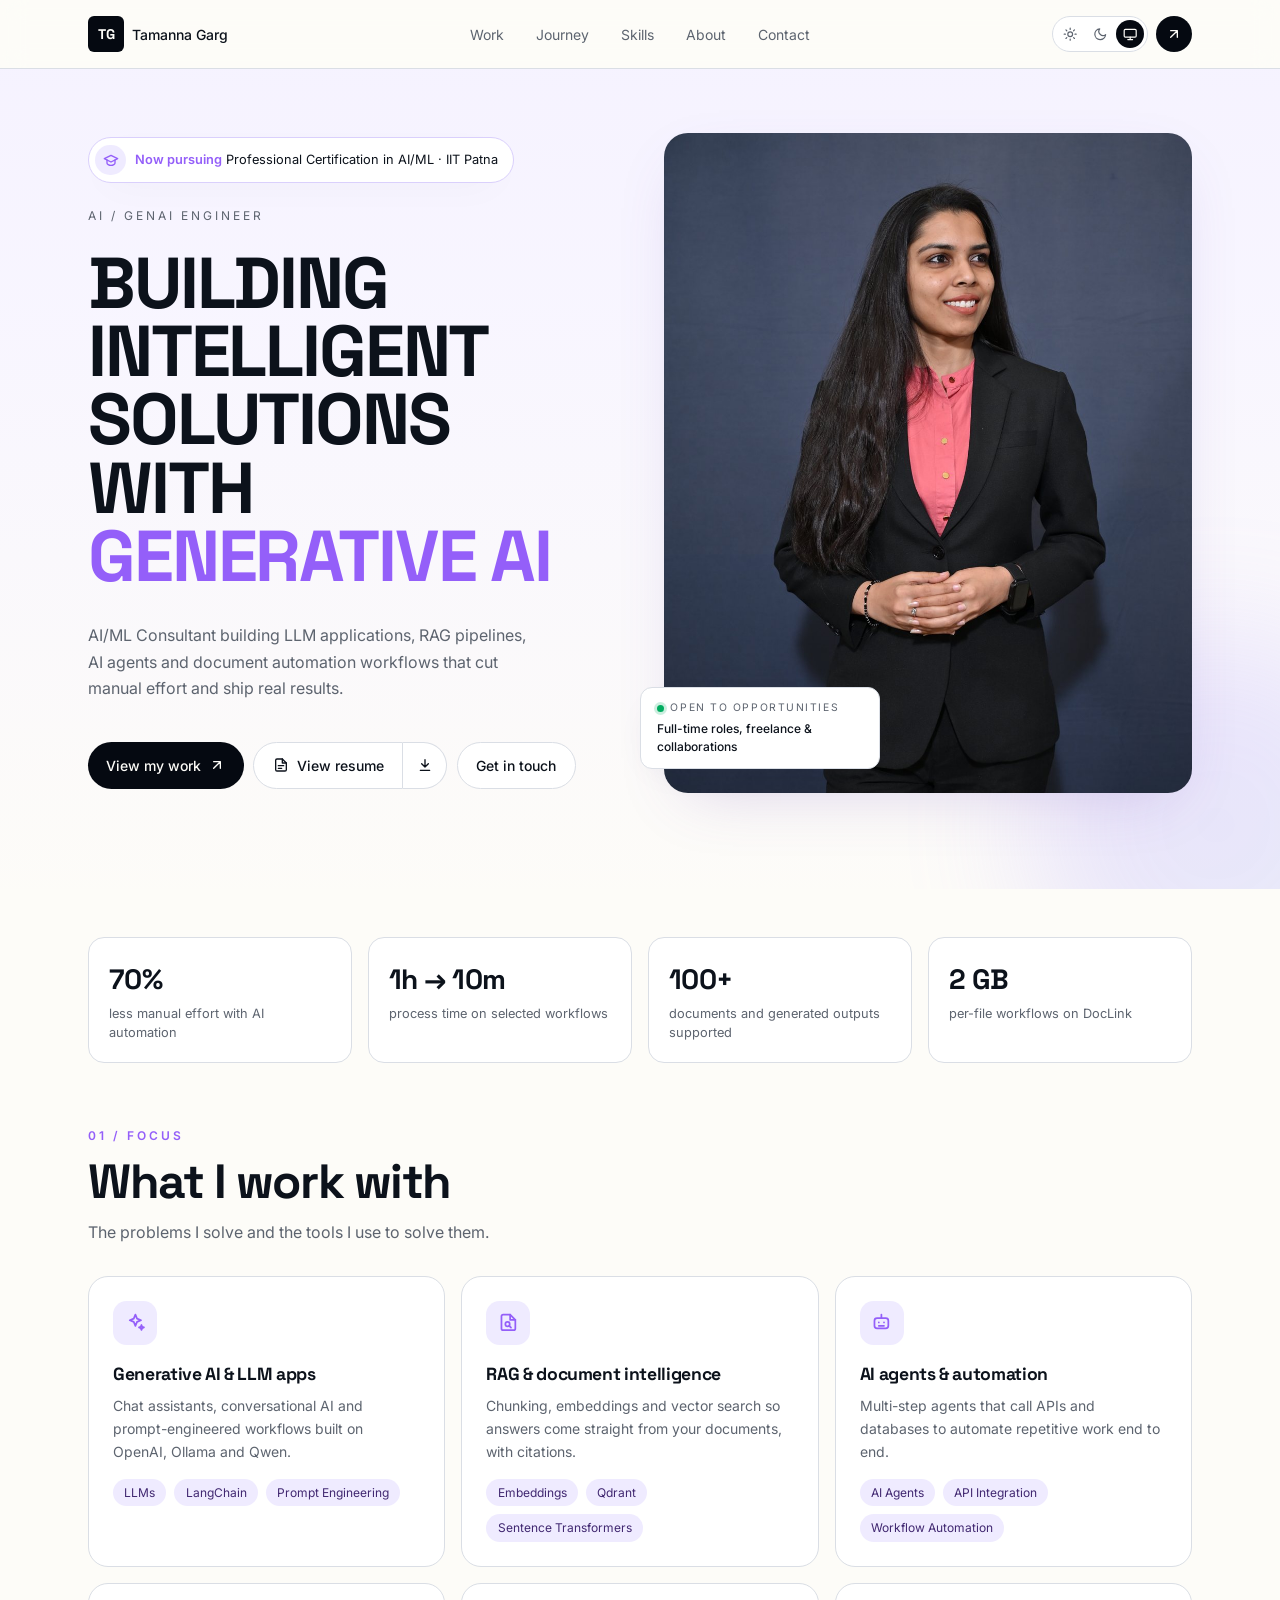
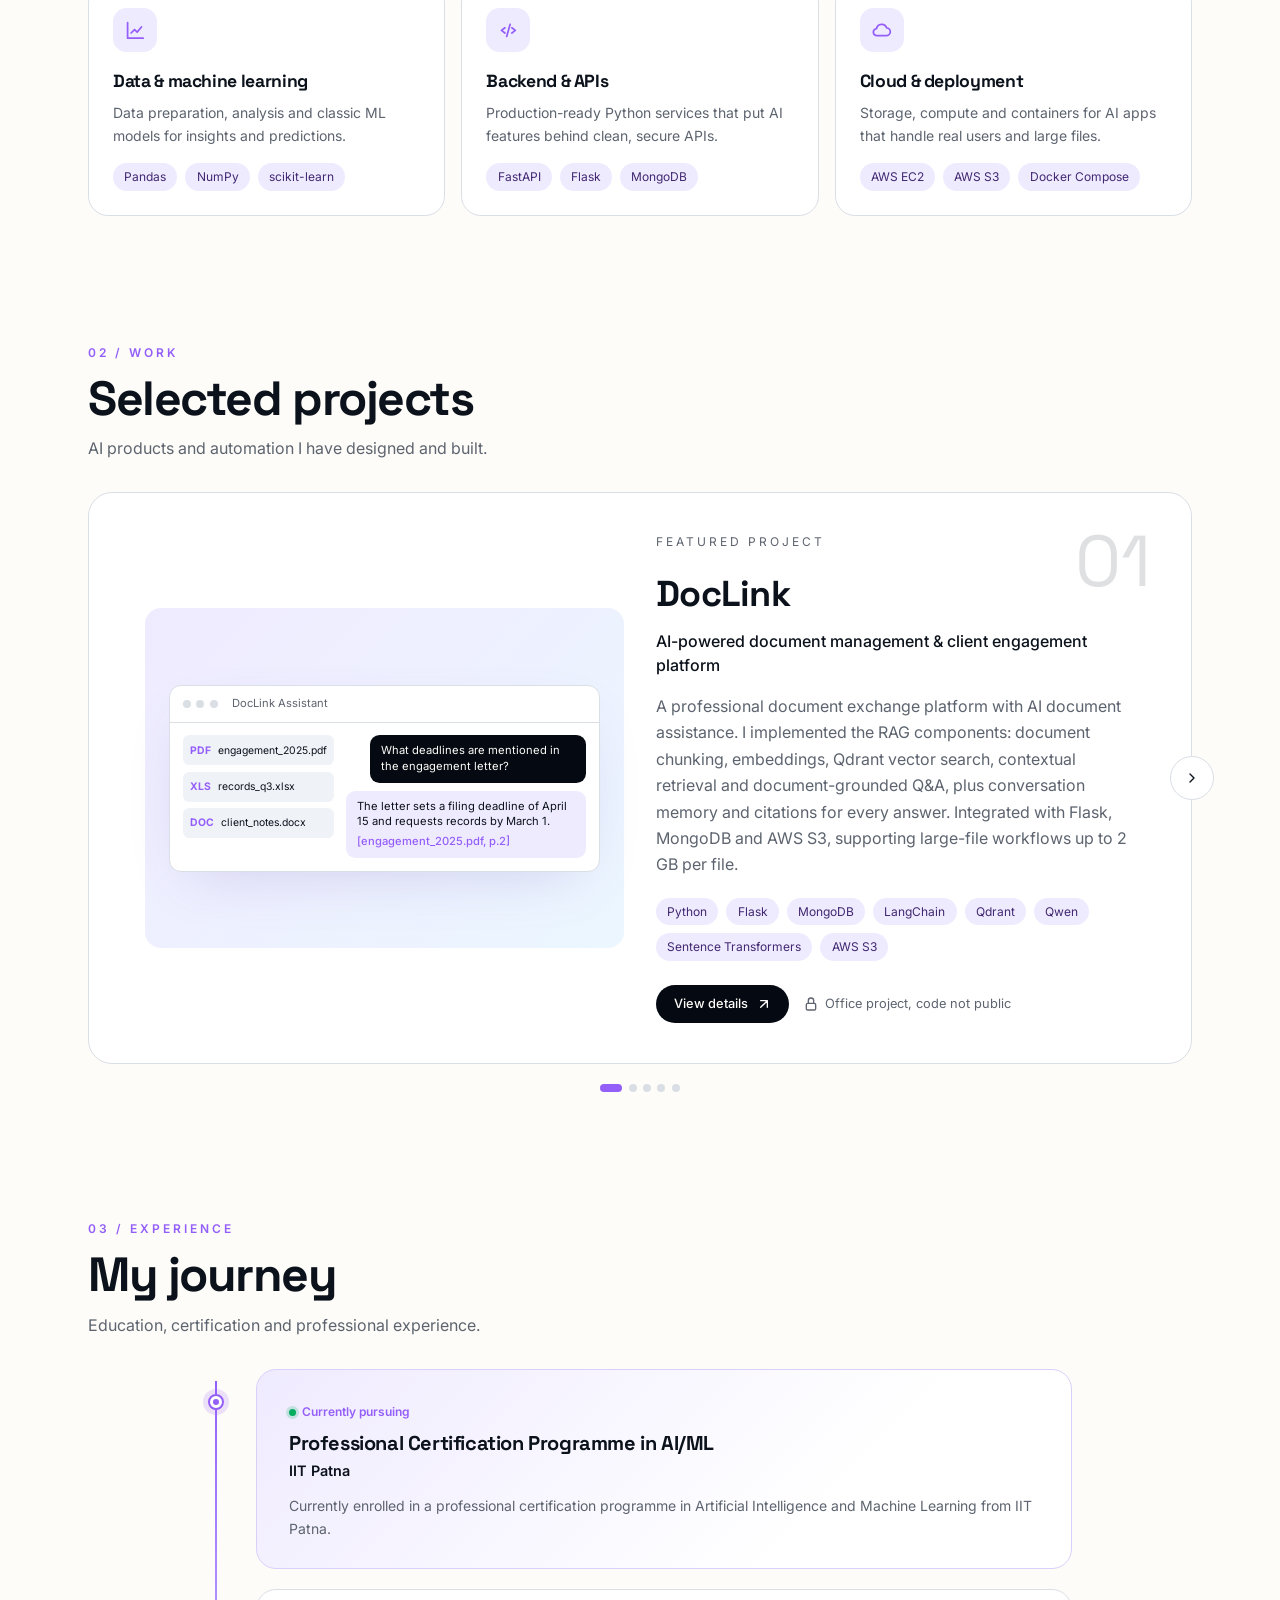
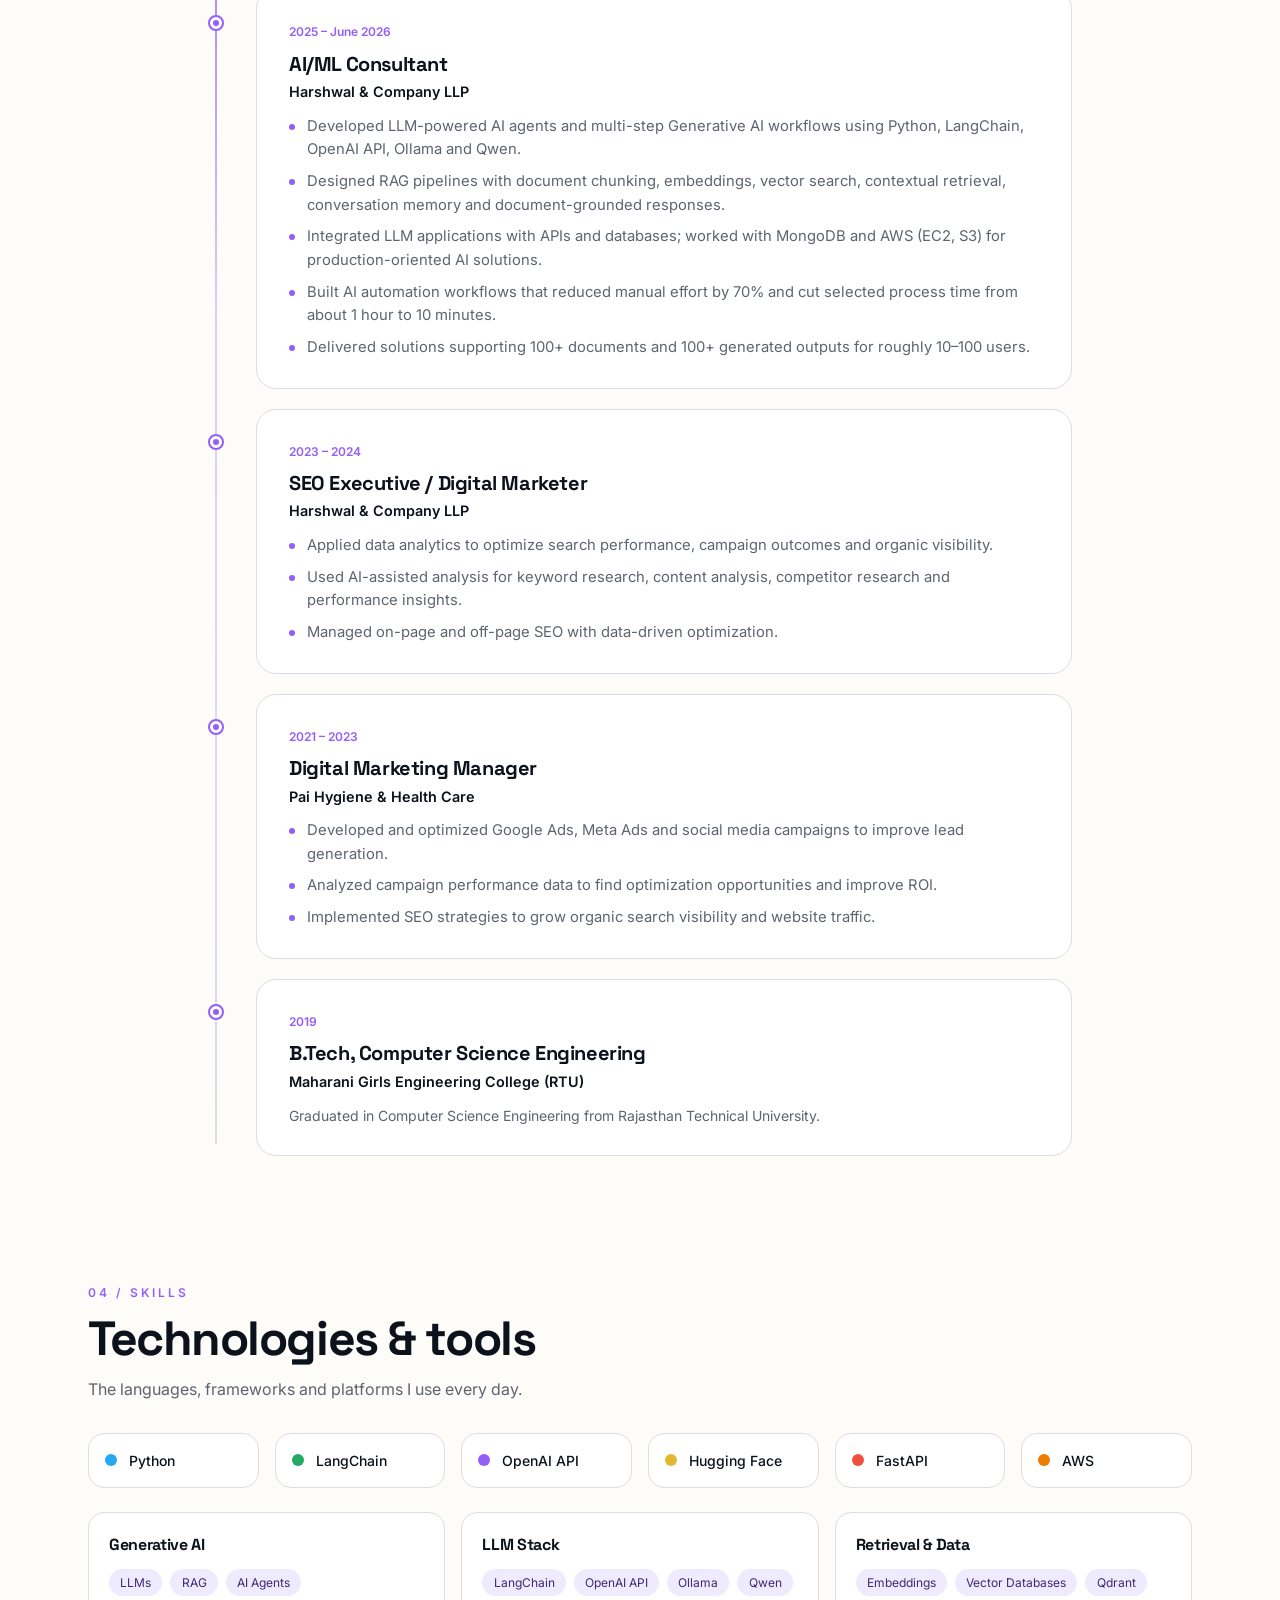
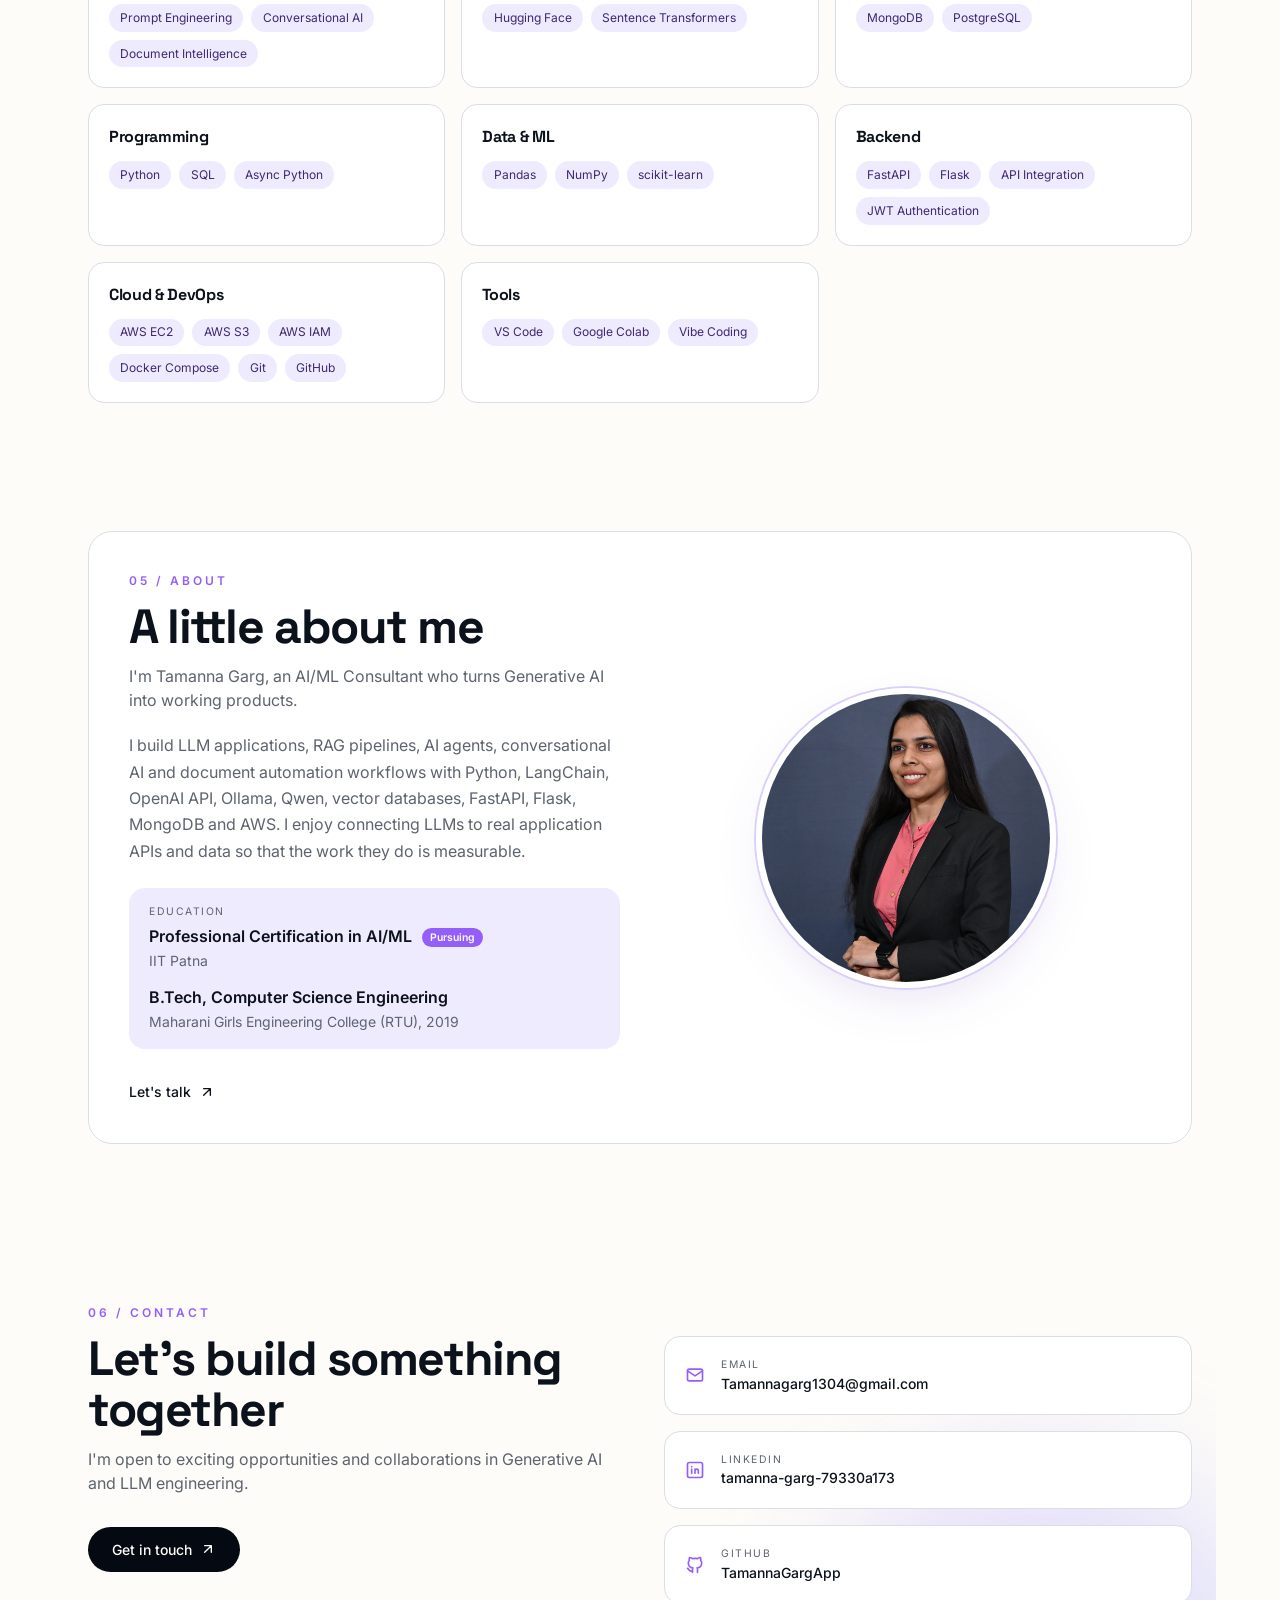
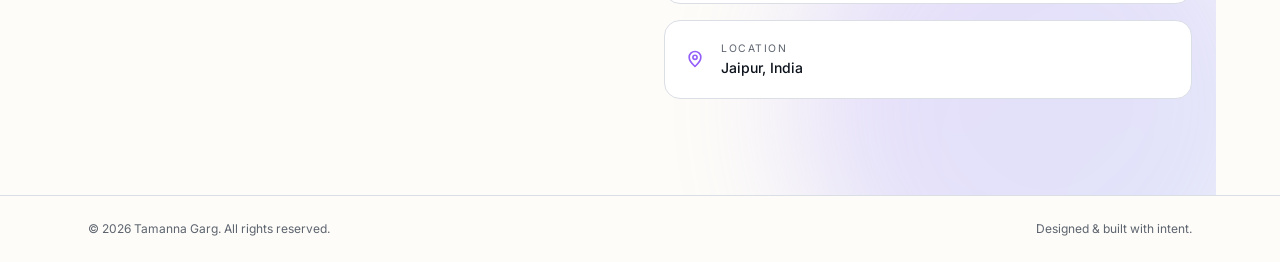
==== commit 18d6cd29: "added new project titatic data analysis" ====
--- a/index.html
+++ b/index.html
@@ -299,6 +299,40 @@
         </div>
         <span class="project-num">04</span>
       </article>
+
+      <!-- Project 05 -->
+      <article class="project-card">
+        <div class="project-media order-2">
+          <div class="visual visual-ml" aria-hidden="true">
+            <div class="ml-window">
+              <div class="ml-head"><b>Model comparison</b><span>test accuracy · 179 passengers</span></div>
+              <div class="bars">
+                <div class="bar-row"><span class="bar-label">Logistic Regression</span><span class="bar-track"><span class="bar-fill" style="width:79.9%"></span></span><span class="bar-val">79.9%</span></div>
+                <div class="bar-row"><span class="bar-label">Decision Tree</span><span class="bar-track"><span class="bar-fill" style="width:79.9%"></span></span><span class="bar-val">79.9%</span></div>
+                <div class="bar-row best"><span class="bar-label">Random Forest</span><span class="bar-track"><span class="bar-fill" style="width:82.7%"></span></span><span class="bar-val">82.7%</span></div>
+              </div>
+              <span class="ml-badge">Final model: Random Forest</span>
+            </div>
+          </div>
+        </div>
+        <div class="order-1">
+          <p class="eyebrow">Machine learning</p>
+          <h2 class="project-title">Titanic Survival Prediction</h2>
+          <p class="project-sub">Data preprocessing &amp; model comparison on the Kaggle Titanic dataset</p>
+          <p class="muted">
+            An end-to-end ML workflow that predicts whether a passenger survived. I cleaned the raw data, handled missing values, encoded categories, compared Logistic Regression, a Decision Tree and a Random Forest, studied overfitting, and saved the best model. A bonus K-Means section groups passengers without using the survival labels.
+          </p>
+          <ul class="tags">
+            <li>Python</li><li>Pandas</li><li>NumPy</li><li>scikit-learn</li><li>Matplotlib</li><li>Jupyter</li>
+          </ul>
+          <div class="project-links">
+            <a href="projects/titanic.html" class="btn btn-dark">View details <svg class="icon" viewBox="0 0 24 24"><path d="M7 17 17 7M7 7h10v10"/></svg></a>
+            <!-- Update if the repository name is different -->
+            <a href="https://github.com/TamannaGargApp/titanic-survival-prediction" target="_blank" rel="noopener" class="btn btn-ghost"><svg class="icon" viewBox="0 0 24 24"><path d="M9 19c-4.3 1.4-4.3-2.5-6-3m12 5v-3.5c0-1 .1-1.4-.5-2 2.8-.3 5.5-1.4 5.5-6a4.6 4.6 0 0 0-1.3-3.2 4.2 4.2 0 0 0-.1-3.2s-1.1-.3-3.5 1.3a12.3 12.3 0 0 0-6.2 0C6.5 2.8 5.4 3.1 5.4 3.1a4.2 4.2 0 0 0-.1 3.2A4.6 4.6 0 0 0 4 9.5c0 4.6 2.7 5.7 5.5 6-.6.6-.6 1.2-.5 2V21"/></svg> GitHub</a>
+          </div>
+        </div>
+        <span class="project-num">05</span>
+      </article>
       </div>
       </div>
       <div class="carousel-dots" id="project-dots" aria-hidden="true"></div>
--- a/css/style.css
+++ b/css/style.css
@@ -262,8 +262,11 @@
 .about-card { border: 1px solid var(--border); background: var(--card); border-radius: 1.5rem; padding: 1.5rem; display: grid; gap: 2.5rem; align-items: center; }
 .about-title { font-weight: 700; font-size: 1.875rem; line-height: 1.2; }
 .about-card .muted { margin-top: 1.5rem; }
-.about-photo { border-radius: 1rem; overflow: hidden; }
-.about-photo img { width: 100%; object-fit: cover; }
+.about-photo {
+  width: 220px; aspect-ratio: 1; margin: 0 auto; border-radius: 50%; overflow: hidden;
+  border: 6px solid var(--card); box-shadow: 0 0 0 2px var(--lavender), var(--shadow-soft);
+}
+.about-photo img { width: 100%; height: 100%; object-fit: cover; object-position: 50% 18%; }
 .edu { margin-top: 1.5rem; padding: 1rem 1.25rem; border-radius: 1rem; background: var(--lavender-soft); }
 .edu-title { font-weight: 600; margin-top: 0.25rem; }
 .edu .muted { margin-top: 0.1rem; }
@@ -401,9 +404,7 @@
 
 /* About photo fills the card height on wide screens */
 @media (min-width: 768px) {
-  .about-card { align-items: stretch; }
-  .about-photo { position: relative; min-height: 460px; }
-  .about-photo img { position: absolute; inset: 0; width: 100%; height: 100%; object-fit: cover; object-position: 50% 20%; }
+  .about-photo { width: 300px; }
 }
 
 /* ===== Section heading (numbered) ===== */
@@ -540,3 +541,49 @@
 .theme-switch button[aria-pressed="true"] { background: var(--ink); color: var(--primary-foreground); }
 .theme-switch button:focus-visible { outline: 2px solid var(--accent); outline-offset: 1px; }
 .theme-switch .icon { width: 0.9rem; height: 0.9rem; }
+
+/* ===== Bar charts (Titanic project) ===== */
+.visual-ml { background: linear-gradient(135deg, var(--lavender-soft), var(--doclink-end)); display: flex; align-items: center; }
+.ml-window { width: 100%; background: var(--card); border: 1px solid var(--border); border-radius: 0.75rem; box-shadow: var(--shadow-soft); padding: 1.1rem 1.2rem; }
+.ml-head { display: flex; justify-content: space-between; align-items: baseline; gap: 0.75rem; margin-bottom: 0.9rem; }
+.ml-head b { font-size: 0.85rem; }
+.ml-head span { font-size: 0.7rem; color: var(--muted-foreground); }
+.bars { display: grid; gap: 0.7rem; }
+.bar-row { display: grid; grid-template-columns: 7.5rem 1fr 3rem; align-items: center; gap: 0.6rem; font-size: 0.78rem; }
+.bar-row .bar-label { white-space: nowrap; overflow: hidden; text-overflow: ellipsis; }
+.bar-track { display: block; height: 0.6rem; border-radius: 999px; background: var(--muted); overflow: hidden; }
+.bar-fill { display: block; height: 100%; border-radius: 999px; background: var(--lavender); }
+.bar-row.best .bar-fill { background: var(--accent); }
+.bar-row.best .bar-label, .bar-row.best .bar-val { font-weight: 600; }
+.bar-val { text-align: right; font-variant-numeric: tabular-nums; color: var(--muted-foreground); }
+.bar-row.best .bar-val { color: var(--foreground); }
+.ml-badge { display: inline-block; margin-top: 1rem; font-size: 0.7rem; font-weight: 600; padding: 0.35rem 0.75rem; border-radius: 999px; background: var(--ink); color: var(--primary-foreground); }
+.chart-grid { margin-top: 2rem; display: grid; gap: 1rem; }
+.chart-card { border: 1px solid var(--border); background: var(--card); border-radius: 1.25rem; padding: 1.5rem; }
+.chart-card h3 { font-size: 1.05rem; font-weight: 700; }
+.chart-card .muted.small { margin-top: 0.35rem; }
+.chart-card .bars { margin-top: 1.25rem; }
+.chart-note { margin-top: 1.25rem; padding-top: 1rem; border-top: 1px solid var(--border); }
+.depth-row { display: grid; grid-template-columns: 4.5rem 1fr; gap: 0.75rem; align-items: center; font-size: 0.78rem; }
+.depth-bars { display: grid; gap: 0.25rem; }
+.depth-bars .bar-track { height: 0.5rem; }
+.depth-bars .train .bar-fill { background: var(--lavender); }
+.depth-bars .test .bar-fill { background: var(--accent); }
+.legend { display: flex; gap: 1rem; margin-top: 1rem; font-size: 0.75rem; color: var(--muted-foreground); }
+.legend i { display: inline-block; width: 0.7rem; height: 0.7rem; border-radius: 3px; margin-right: 0.35rem; vertical-align: -1px; }
+@media (min-width: 768px) {
+  .chart-grid { grid-template-columns: 1fr 1fr; }
+}
+@media (max-width: 767px) {
+  .project-track .visual-ml { align-items: center; }
+  .project-track .ml-window { padding: 0.8rem 0.9rem; }
+  .project-track .bars { gap: 0.45rem; }
+  .project-track .ml-badge { margin-top: 0.6rem; }
+  .project-track .ml-head { margin-bottom: 0.6rem; }
+}
+.chart-card .bar-row { grid-template-columns: 9.5rem 1fr 3rem; }
+.chart-card .depth-bars .bar-row { grid-template-columns: 2.5rem 1fr 3rem; }
+@media (max-width: 479px) {
+  .bar-row, .chart-card .bar-row { grid-template-columns: 6.5rem 1fr 2.75rem; font-size: 0.72rem; }
+  .chart-card .depth-bars .bar-row { grid-template-columns: 2.5rem 1fr 2.75rem; }
+}
